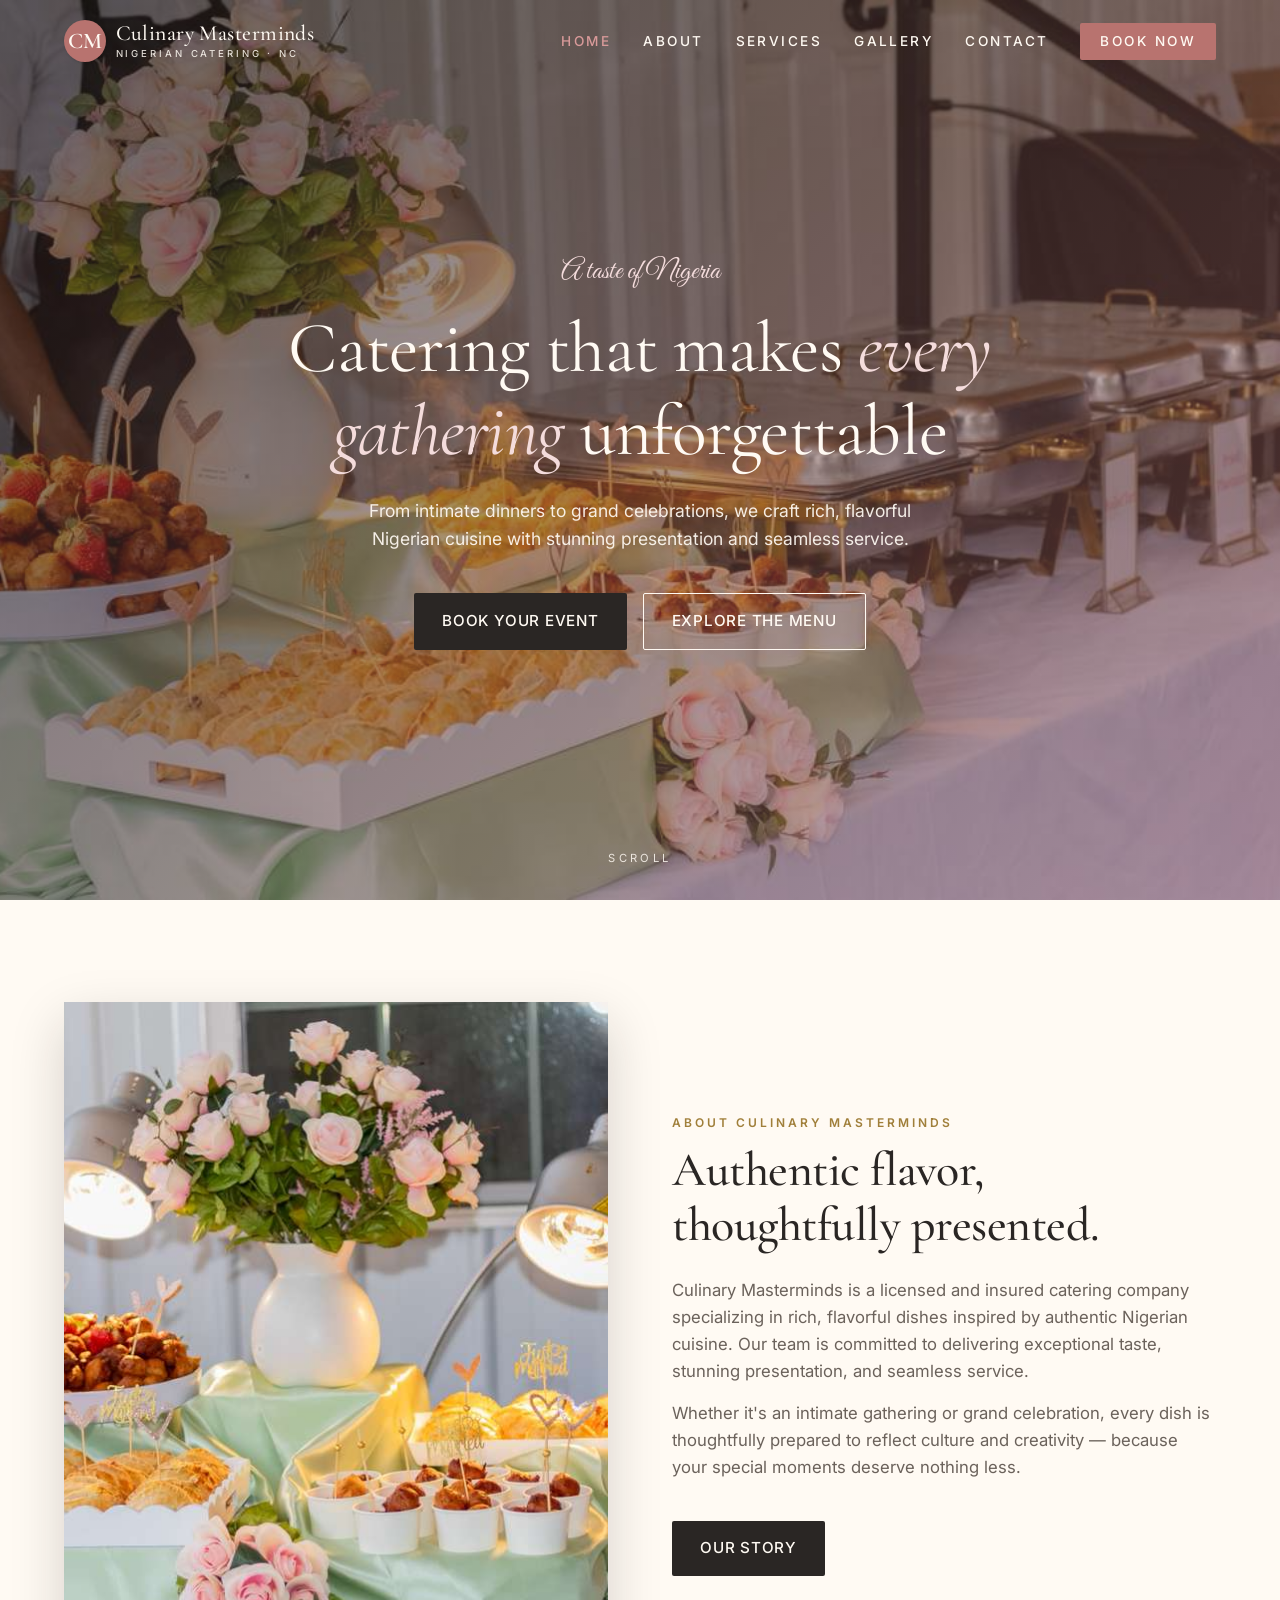
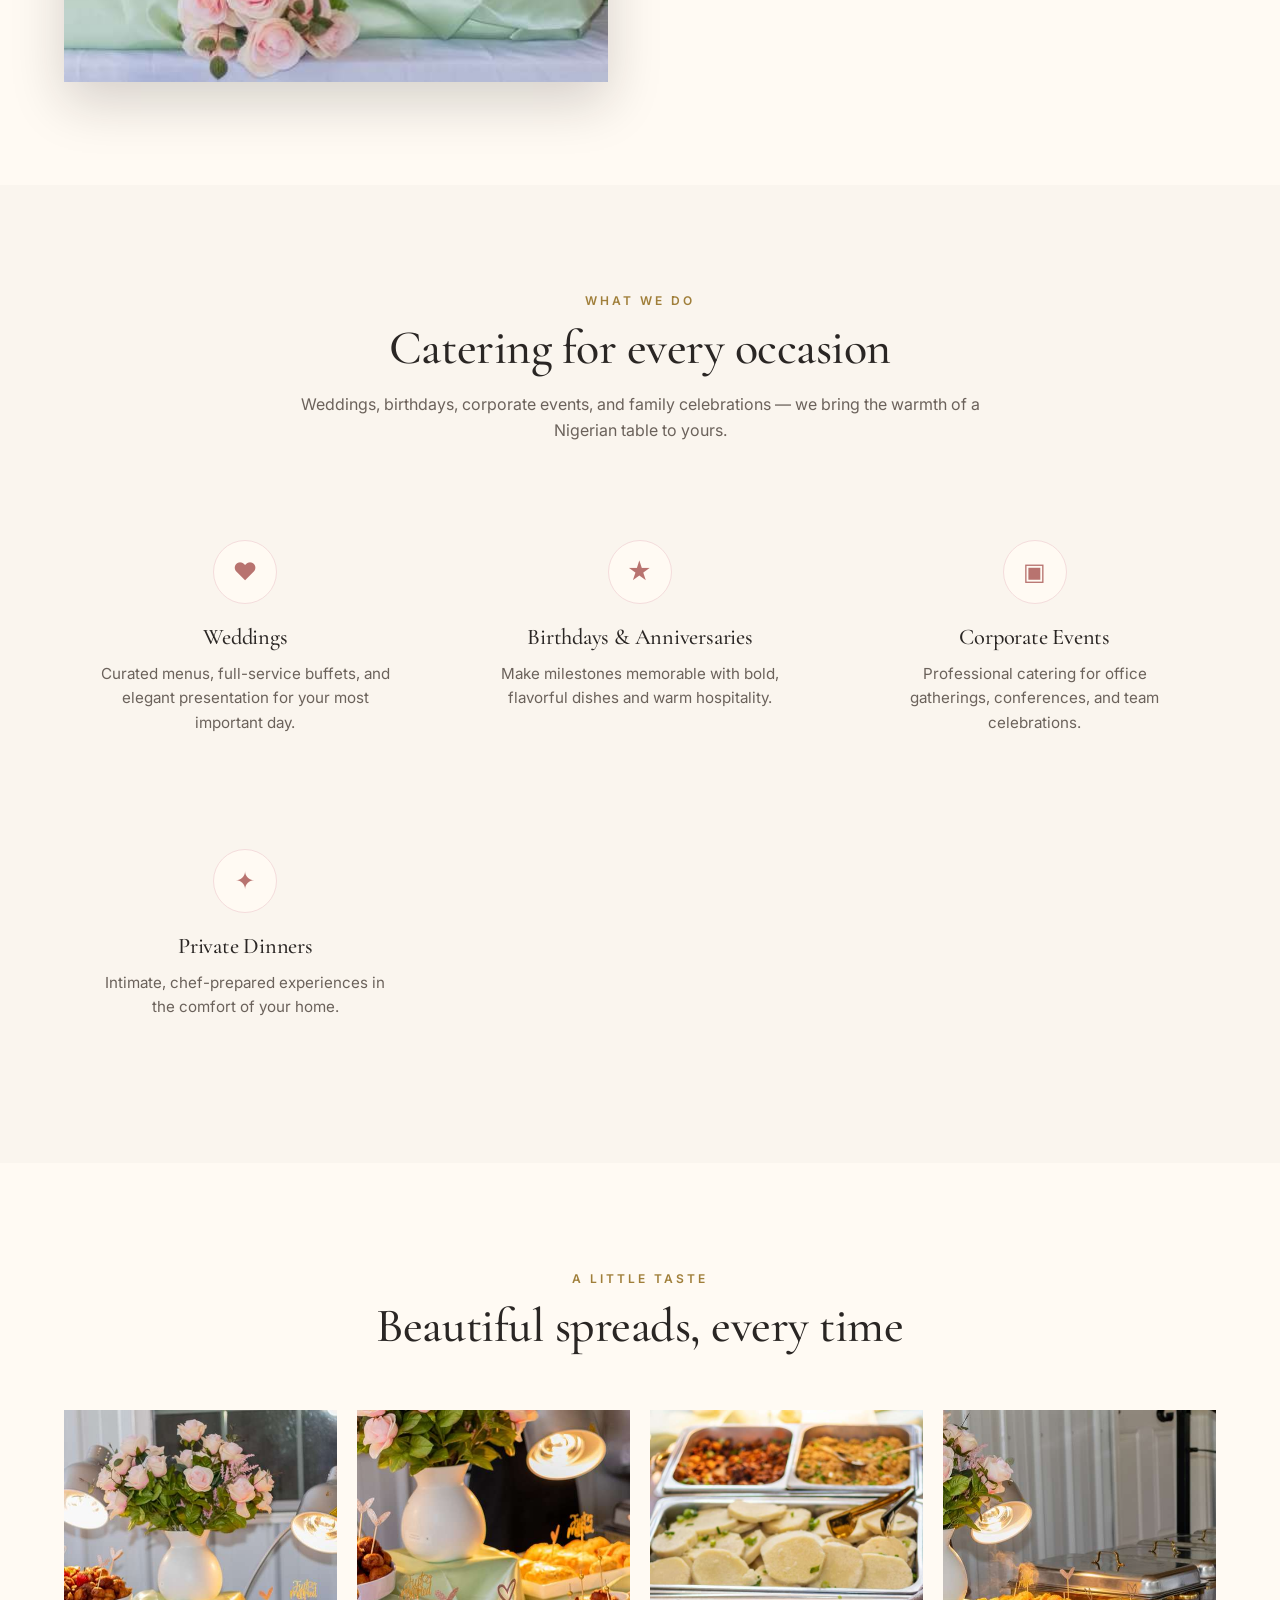
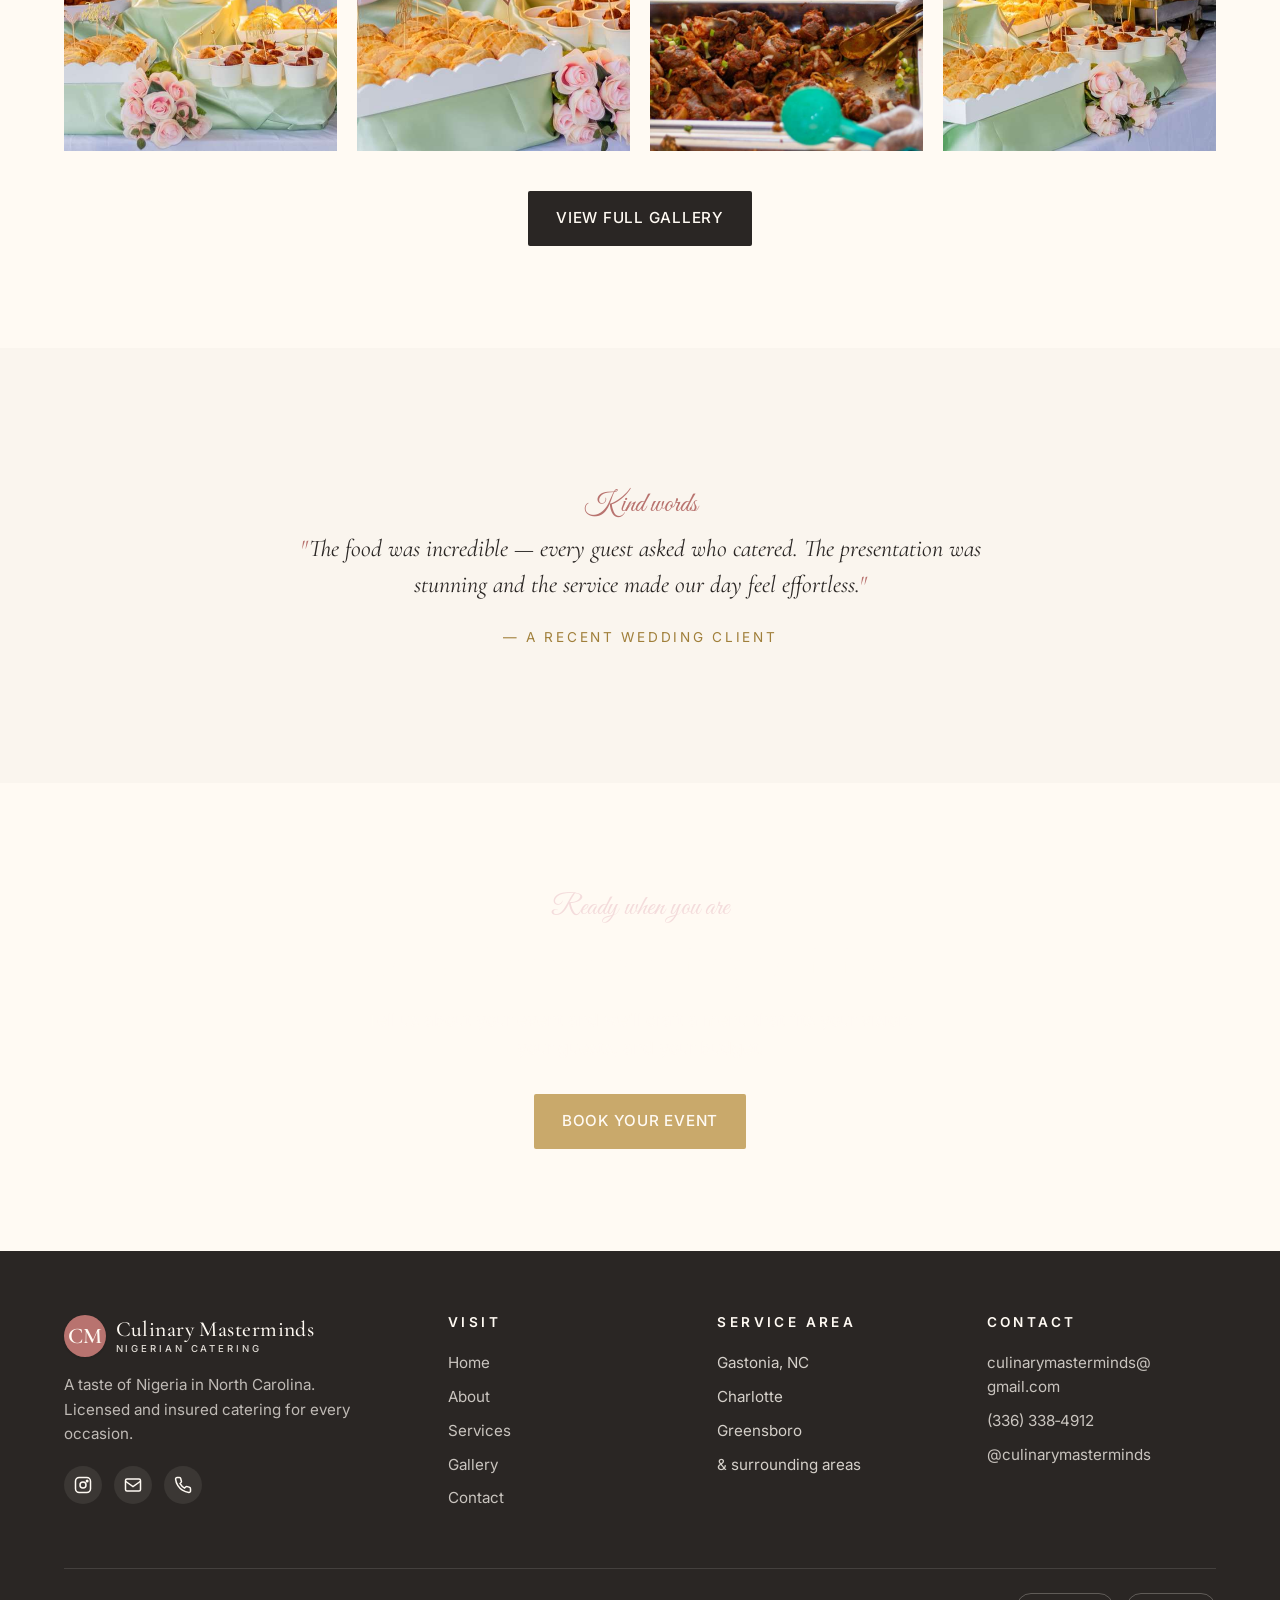
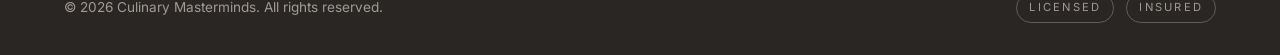
==== index.html @ 0394d176 "Initial site: home, about, services, gallery, contact, admin, Cloudflare functions" ====
<!DOCTYPE html>
<html lang="en">
<head>
<meta charset="UTF-8" />
<meta name="viewport" content="width=device-width, initial-scale=1.0" />
<title>Culinary Masterminds — Authentic Nigerian Catering · Gastonia, NC</title>
<meta name="description" content="A taste of Nigeria in North Carolina. Culinary Masterminds crafts rich, flavorful Nigerian cuisine for intimate gatherings and grand celebrations. Serving Gastonia, Charlotte, Greensboro, and surrounding areas." />
<meta name="theme-color" content="#b8736f" />

<meta property="og:title" content="Culinary Masterminds — Authentic Nigerian Catering" />
<meta property="og:description" content="Rich, flavorful Nigerian cuisine for every occasion. Licensed & insured. Serving the Carolinas." />
<meta property="og:image" content="/images/pic1.jpeg" />
<meta property="og:type" content="website" />

<link rel="icon" type="image/svg+xml" href="data:image/svg+xml,%3Csvg xmlns='http://www.w3.org/2000/svg' viewBox='0 0 100 100'%3E%3Ccircle cx='50' cy='50' r='48' fill='%23b8736f'/%3E%3Ctext x='50' y='66' font-family='Georgia,serif' font-size='52' fill='%23fffaf3' text-anchor='middle'%3ECM%3C/text%3E%3C/svg%3E" />

<link rel="preconnect" href="https://fonts.googleapis.com" />
<link rel="preconnect" href="https://fonts.gstatic.com" crossorigin />
<link href="https://fonts.googleapis.com/css2?family=Cormorant+Garamond:ital,wght@0,400;0,500;0,600;1,400;1,500&family=Great+Vibes&family=Inter:wght@400;500;600&display=swap" rel="stylesheet" />

<link rel="stylesheet" href="/css/styles.css" />
</head>
<body>

<!-- Header -->
<header class="site-header" id="siteHeader">
  <nav class="nav">
    <a href="/" class="brand">
      <span class="brand-mark">CM</span>
      <span class="brand-text">Culinary Masterminds<small>Nigerian Catering · NC</small></span>
    </a>
    <button class="menu-toggle" id="menuToggle" aria-label="Open menu"><span></span><span></span><span></span></button>
    <ul class="nav-links" id="navLinks">
      <li><a href="/" class="active">Home</a></li>
      <li><a href="/about.html">About</a></li>
      <li><a href="/services.html">Services</a></li>
      <li><a href="/gallery.html">Gallery</a></li>
      <li><a href="/contact.html">Contact</a></li>
      <li><a href="/contact.html#book" class="nav-cta">Book Now</a></li>
    </ul>
  </nav>
</header>

<!-- Hero -->
<section class="hero">
  <div class="hero-bg"></div>
  <div class="hero-content">
    <span class="eyebrow">A taste of Nigeria</span>
    <h1>Catering that makes <em>every gathering</em> unforgettable</h1>
    <p>From intimate dinners to grand celebrations, we craft rich, flavorful Nigerian cuisine with stunning presentation and seamless service.</p>
    <div class="hero-cta">
      <a href="/contact.html#book" class="btn btn-primary">Book your event</a>
      <a href="/services.html" class="btn btn-outline">Explore the menu</a>
    </div>
  </div>
  <div class="hero-scroll">Scroll</div>
</section>

<!-- About / Intro -->
<section id="intro">
  <div class="container">
    <div class="split">
      <div class="split-image reveal">
        <img src="/images/pic1.jpeg" alt="Culinary Masterminds chefs serving an elegant catered table" />
      </div>
      <div class="split-text reveal">
        <span class="section-label">About Culinary Masterminds</span>
        <h2>Authentic flavor, thoughtfully presented.</h2>
        <p>Culinary Masterminds is a licensed and insured catering company specializing in rich, flavorful dishes inspired by authentic Nigerian cuisine. Our team is committed to delivering exceptional taste, stunning presentation, and seamless service.</p>
        <p>Whether it's an intimate gathering or grand celebration, every dish is thoughtfully prepared to reflect culture and creativity — because your special moments deserve nothing less.</p>
        <a href="/about.html" class="btn btn-primary">Our story</a>
      </div>
    </div>
  </div>
</section>

<!-- Services -->
<section id="services" style="background: var(--cream);">
  <div class="container">
    <div class="section-head reveal">
      <span class="section-label">What we do</span>
      <h2>Catering for every occasion</h2>
      <p>Weddings, birthdays, corporate events, and family celebrations — we bring the warmth of a Nigerian table to yours.</p>
    </div>
    <div class="services-grid">
      <div class="service-card reveal">
        <div class="service-icon">♥</div>
        <h3>Weddings</h3>
        <p>Curated menus, full-service buffets, and elegant presentation for your most important day.</p>
      </div>
      <div class="service-card reveal">
        <div class="service-icon">★</div>
        <h3>Birthdays & Anniversaries</h3>
        <p>Make milestones memorable with bold, flavorful dishes and warm hospitality.</p>
      </div>
      <div class="service-card reveal">
        <div class="service-icon">▣</div>
        <h3>Corporate Events</h3>
        <p>Professional catering for office gatherings, conferences, and team celebrations.</p>
      </div>
      <div class="service-card reveal">
        <div class="service-icon">✦</div>
        <h3>Private Dinners</h3>
        <p>Intimate, chef-prepared experiences in the comfort of your home.</p>
      </div>
    </div>
  </div>
</section>

<!-- Gallery preview -->
<section id="gallery-preview">
  <div class="container">
    <div class="section-head reveal">
      <span class="section-label">A little taste</span>
      <h2>Beautiful spreads, every time</h2>
    </div>
    <div class="gallery-grid">
      <a class="gallery-item reveal" data-img="/images/pic1.jpeg"><img src="/images/pic1.jpeg" alt="Catered dessert table with floral centerpiece" /></a>
      <a class="gallery-item reveal" data-img="/images/pic2.jpeg"><img src="/images/pic2.jpeg" alt="Elegant Nigerian appetizer display" /></a>
      <a class="gallery-item reveal" data-img="/images/pic3.jpeg"><img src="/images/pic3.jpeg" alt="Buffet of jollof rice, peppered meat and pounded yam" /></a>
      <a class="gallery-item reveal" data-img="/images/pic5.jpeg"><img src="/images/pic5.jpeg" alt="Full catered buffet with chafing dishes" /></a>
    </div>
    <div style="text-align:center; margin-top:2.5rem;">
      <a href="/gallery.html" class="btn btn-primary">View full gallery</a>
    </div>
  </div>
</section>

<!-- Testimonial -->
<section class="testimonials">
  <div class="container">
    <div class="testimonial reveal">
      <span class="eyebrow">Kind words</span>
      <p class="testimonial-quote">The food was incredible — every guest asked who catered. The presentation was stunning and the service made our day feel effortless.</p>
      <div class="testimonial-author">— A Recent Wedding Client</div>
    </div>
  </div>
</section>

<!-- CTA -->
<section class="cta-banner">
  <div class="container">
    <span class="eyebrow" style="color: var(--rose-soft)">Ready when you are</span>
    <h2>Let's plan something delicious</h2>
    <p>Tell us about your event and we'll craft a menu that fits your vision, your guests, and your budget.</p>
    <a href="/contact.html#book" class="btn btn-gold">Book your event</a>
  </div>
</section>

<!-- Footer -->
<footer class="site-footer">
  <div class="container">
    <div class="footer-grid">
      <div class="footer-brand">
        <div class="brand">
          <span class="brand-mark">CM</span>
          <span class="brand-text">Culinary Masterminds<small>Nigerian Catering</small></span>
        </div>
        <p>A taste of Nigeria in North Carolina. Licensed and insured catering for every occasion.</p>
        <div class="social-row">
          <a href="https://www.instagram.com/culinarymasterminds" target="_blank" rel="noopener" aria-label="Instagram">
            <svg width="18" height="18" viewBox="0 0 24 24" fill="none" stroke="currentColor" stroke-width="2"><rect x="2" y="2" width="20" height="20" rx="5"/><circle cx="12" cy="12" r="4"/><circle cx="17.5" cy="6.5" r="1" fill="currentColor"/></svg>
          </a>
          <a href="mailto:culinarymasterminds@gmail.com" aria-label="Email">
            <svg width="18" height="18" viewBox="0 0 24 24" fill="none" stroke="currentColor" stroke-width="2"><rect x="2" y="4" width="20" height="16" rx="2"/><path d="M2 7l10 7 10-7"/></svg>
          </a>
          <a href="tel:+13363384912" aria-label="Phone">
            <svg width="18" height="18" viewBox="0 0 24 24" fill="none" stroke="currentColor" stroke-width="2"><path d="M22 16.92v3a2 2 0 0 1-2.18 2 19.86 19.86 0 0 1-8.63-3.07 19.5 19.5 0 0 1-6-6 19.86 19.86 0 0 1-3.07-8.67A2 2 0 0 1 4.11 2h3a2 2 0 0 1 2 1.72c.13.96.37 1.9.72 2.81a2 2 0 0 1-.45 2.11L8.09 10.05a16 16 0 0 0 6 6l1.41-1.41a2 2 0 0 1 2.11-.45c.91.35 1.85.59 2.81.72A2 2 0 0 1 22 16.92z"/></svg>
          </a>
        </div>
      </div>
      <div>
        <h4>Visit</h4>
        <ul>
          <li><a href="/">Home</a></li>
          <li><a href="/about.html">About</a></li>
          <li><a href="/services.html">Services</a></li>
          <li><a href="/gallery.html">Gallery</a></li>
          <li><a href="/contact.html">Contact</a></li>
        </ul>
      </div>
      <div>
        <h4>Service Area</h4>
        <ul>
          <li>Gastonia, NC</li>
          <li>Charlotte</li>
          <li>Greensboro</li>
          <li>& surrounding areas</li>
        </ul>
      </div>
      <div>
        <h4>Contact</h4>
        <ul>
          <li><a href="mailto:culinarymasterminds@gmail.com">culinarymasterminds@<br/>gmail.com</a></li>
          <li><a href="tel:+13363384912">(336) 338‑4912</a></li>
          <li><a href="https://www.instagram.com/culinarymasterminds" target="_blank" rel="noopener">@culinarymasterminds</a></li>
        </ul>
      </div>
    </div>
    <div class="footer-bottom">
      <div>© <span id="year"></span> Culinary Masterminds. All rights reserved.</div>
      <div class="footer-badges">
        <span class="footer-badge">Licensed</span>
        <span class="footer-badge">Insured</span>
      </div>
    </div>
  </div>
</footer>

<!-- Lightbox -->
<div class="lightbox" id="lightbox" role="dialog" aria-hidden="true">
  <button class="lightbox-close" id="lightboxClose" aria-label="Close">×</button>
  <img id="lightboxImg" src="" alt="" />
</div>

<script src="/js/main.js"></script>
</body>
</html>
---- css/styles.css ----
/* Culinary Masterminds — brand stylesheet */

:root {
  --rose: #d99a9a;
  --rose-deep: #b8736f;
  --rose-soft: #f4dcdc;
  --sage: #b9cdb0;
  --sage-deep: #7a9474;
  --cream: #faf5ee;
  --ivory: #fffaf3;
  --gold: #c9a96b;
  --gold-deep: #a07f3a;
  --charcoal: #2a2624;
  --ink: #1a1614;
  --muted: #6b625b;
  --line: #e8ddd0;

  --serif: "Cormorant Garamond", "Playfair Display", Georgia, serif;
  --sans: "Inter", -apple-system, BlinkMacSystemFont, "Segoe UI", Roboto, sans-serif;
  --script: "Great Vibes", "Pinyon Script", cursive;

  --container: 1200px;
  --shadow-sm: 0 1px 2px rgba(26,22,20,0.06), 0 1px 3px rgba(26,22,20,0.08);
  --shadow-md: 0 6px 20px rgba(26,22,20,0.10);
  --shadow-lg: 0 20px 50px rgba(26,22,20,0.18);
}

* { box-sizing: border-box; margin: 0; padding: 0; }

html { scroll-behavior: smooth; }

body {
  font-family: var(--sans);
  color: var(--ink);
  background: var(--ivory);
  line-height: 1.6;
  -webkit-font-smoothing: antialiased;
}

img { max-width: 100%; display: block; }

a { color: inherit; text-decoration: none; transition: color .2s ease; }
a:hover { color: var(--rose-deep); }

h1, h2, h3, h4 { font-family: var(--serif); font-weight: 500; line-height: 1.15; color: var(--charcoal); letter-spacing: -0.01em; }
h1 { font-size: clamp(2.5rem, 6vw, 4.5rem); }
h2 { font-size: clamp(2rem, 4vw, 3rem); }
h3 { font-size: clamp(1.5rem, 2.5vw, 2rem); }

p { color: var(--muted); }

.container { max-width: var(--container); margin: 0 auto; padding: 0 1.5rem; }

/* Eyebrow / script accent */
.eyebrow {
  font-family: var(--script);
  font-size: 1.75rem;
  color: var(--rose-deep);
  font-weight: 400;
  display: inline-block;
  margin-bottom: 0.25rem;
}

.section-label {
  font-family: var(--sans);
  text-transform: uppercase;
  letter-spacing: 0.25em;
  font-size: 0.75rem;
  font-weight: 600;
  color: var(--gold-deep);
  display: inline-block;
}

/* Buttons */
.btn {
  display: inline-flex;
  align-items: center;
  justify-content: center;
  gap: 0.5rem;
  padding: 0.95rem 1.75rem;
  font-family: var(--sans);
  font-weight: 500;
  font-size: 0.95rem;
  letter-spacing: 0.05em;
  text-transform: uppercase;
  border: none;
  cursor: pointer;
  transition: all .25s ease;
  border-radius: 2px;
}
.btn-primary {
  background: var(--charcoal);
  color: var(--ivory);
}
.btn-primary:hover {
  background: var(--rose-deep);
  color: var(--ivory);
  transform: translateY(-1px);
  box-shadow: var(--shadow-md);
}
.btn-outline {
  background: transparent;
  color: var(--ivory);
  border: 1px solid var(--ivory);
}
.btn-outline:hover { background: var(--ivory); color: var(--charcoal); }
.btn-gold {
  background: var(--gold);
  color: var(--ivory);
}
.btn-gold:hover { background: var(--gold-deep); color: var(--ivory); }

/* ───── Header / Nav ───── */
.site-header {
  position: fixed;
  top: 0; left: 0; right: 0;
  z-index: 100;
  background: rgba(255, 250, 243, 0.0);
  transition: background .3s ease, box-shadow .3s ease, padding .3s ease;
  padding: 1.25rem 0;
}
.site-header.scrolled {
  background: rgba(255, 250, 243, 0.97);
  box-shadow: var(--shadow-sm);
  padding: 0.75rem 0;
}
.nav {
  display: flex;
  align-items: center;
  justify-content: space-between;
  max-width: var(--container);
  margin: 0 auto;
  padding: 0 1.5rem;
}
.brand {
  display: flex;
  align-items: center;
  gap: 0.6rem;
  color: var(--ivory);
  transition: color .3s ease;
}
.site-header.scrolled .brand { color: var(--charcoal); }
.brand-mark {
  width: 42px; height: 42px;
  border-radius: 50%;
  background: var(--rose-deep);
  color: var(--ivory);
  display: flex; align-items: center; justify-content: center;
  font-family: var(--serif);
  font-size: 1.4rem;
  font-weight: 600;
  box-shadow: var(--shadow-sm);
}
.brand-text {
  font-family: var(--serif);
  font-size: 1.35rem;
  font-weight: 500;
  letter-spacing: 0.02em;
  line-height: 1;
}
.brand-text small {
  display: block;
  font-family: var(--sans);
  font-size: 0.6rem;
  letter-spacing: 0.3em;
  text-transform: uppercase;
  margin-top: 4px;
  opacity: 0.85;
}
.nav-links {
  display: flex;
  align-items: center;
  gap: 2rem;
  list-style: none;
}
.nav-links a {
  font-size: 0.85rem;
  text-transform: uppercase;
  letter-spacing: 0.18em;
  font-weight: 500;
  color: var(--ivory);
  transition: color .2s ease;
  position: relative;
}
.site-header.scrolled .nav-links a { color: var(--charcoal); }
.nav-links a:hover, .nav-links a.active { color: var(--rose); }
.site-header.scrolled .nav-links a:hover,
.site-header.scrolled .nav-links a.active { color: var(--rose-deep); }

.nav-cta {
  background: var(--rose-deep);
  color: var(--ivory) !important;
  padding: 0.65rem 1.25rem;
  border-radius: 2px;
}
.nav-cta:hover { background: var(--charcoal); }

.menu-toggle {
  display: none;
  background: none; border: none; cursor: pointer;
  width: 32px; height: 32px;
  flex-direction: column;
  justify-content: center;
  gap: 5px;
  color: var(--ivory);
}
.site-header.scrolled .menu-toggle { color: var(--charcoal); }
.menu-toggle span {
  display: block;
  width: 24px; height: 2px;
  background: currentColor;
  transition: transform .3s ease, opacity .3s ease;
}

@media (max-width: 880px) {
  .nav-links {
    position: fixed;
    top: 0; right: -100%;
    height: 100vh; width: min(320px, 80vw);
    background: var(--ivory);
    flex-direction: column;
    align-items: flex-start;
    padding: 6rem 2rem 2rem;
    gap: 1.5rem;
    transition: right .35s ease;
    box-shadow: var(--shadow-lg);
  }
  .nav-links.open { right: 0; }
  .nav-links a { color: var(--charcoal) !important; font-size: 1rem; }
  .menu-toggle { display: flex; }
  .menu-toggle.open span:nth-child(1) { transform: translateY(7px) rotate(45deg); }
  .menu-toggle.open span:nth-child(2) { opacity: 0; }
  .menu-toggle.open span:nth-child(3) { transform: translateY(-7px) rotate(-45deg); }
}

/* ───── Hero ───── */
.hero {
  min-height: 100vh;
  position: relative;
  display: flex;
  align-items: center;
  color: var(--ivory);
  overflow: hidden;
}
.hero-bg {
  position: absolute; inset: 0;
  background-size: cover;
  background-position: center;
  background-image: linear-gradient(135deg, rgba(26,22,20,0.6) 0%, rgba(184,115,111,0.45) 100%), url('../images/pic5.jpeg');
  z-index: 0;
}
.hero-content {
  position: relative; z-index: 1;
  max-width: 760px;
  padding: 0 1.5rem;
  margin: 0 auto;
  text-align: center;
}
.hero h1 {
  color: var(--ivory);
  margin: 0.5rem 0 1.5rem;
  font-weight: 400;
}
.hero h1 em {
  font-style: italic;
  color: var(--rose-soft);
}
.hero p {
  color: rgba(255, 250, 243, 0.92);
  font-size: 1.1rem;
  max-width: 580px;
  margin: 0 auto 2.5rem;
}
.hero .eyebrow { color: var(--rose-soft); }
.hero-cta { display: inline-flex; gap: 1rem; flex-wrap: wrap; justify-content: center; }
.hero-scroll {
  position: absolute; bottom: 2rem; left: 50%;
  transform: translateX(-50%);
  color: var(--ivory);
  font-size: 0.7rem;
  letter-spacing: 0.3em;
  text-transform: uppercase;
  opacity: 0.85;
  z-index: 1;
  animation: bob 2.4s ease-in-out infinite;
}
@keyframes bob { 0%,100% { transform: translate(-50%, 0); } 50% { transform: translate(-50%, 8px); } }

/* Page hero (smaller, for inner pages) */
.page-hero {
  min-height: 55vh;
  position: relative;
  display: flex; align-items: center; justify-content: center;
  color: var(--ivory);
  text-align: center;
  padding: 8rem 1.5rem 4rem;
}
.page-hero .hero-bg { z-index: 0; }
.page-hero-inner { position: relative; z-index: 1; max-width: 720px; }
.page-hero h1 { color: var(--ivory); }
.page-hero p { color: rgba(255, 250, 243, 0.9); margin-top: 0.75rem; }

/* ───── Sections ───── */
section { padding: clamp(4rem, 8vw, 7rem) 0; }

.section-head { text-align: center; max-width: 700px; margin: 0 auto 3.5rem; }
.section-head h2 { margin: 0.5rem 0 1rem; }
.section-head .divider {
  display: inline-block;
  width: 60px; height: 1px;
  background: var(--gold);
  margin: 0 0.75rem;
  vertical-align: middle;
}

/* Intro / About */
.split {
  display: grid;
  grid-template-columns: 1fr 1fr;
  gap: clamp(2rem, 5vw, 5rem);
  align-items: center;
}
@media (max-width: 880px) { .split { grid-template-columns: 1fr; } }

.split-image {
  position: relative;
  aspect-ratio: 4/5;
  overflow: hidden;
  box-shadow: var(--shadow-lg);
}
.split-image img { width: 100%; height: 100%; object-fit: cover; }
.split-image::after {
  content: "";
  position: absolute;
  top: 1.5rem; left: 1.5rem;
  right: -1.5rem; bottom: -1.5rem;
  border: 1px solid var(--gold);
  z-index: -1;
}

.split-text h2 { margin: 0.5rem 0 1.5rem; }
.split-text p { margin-bottom: 1rem; font-size: 1.05rem; }
.split-text .btn { margin-top: 1.5rem; }

/* Services grid */
.services-grid {
  display: grid;
  grid-template-columns: repeat(auto-fit, minmax(280px, 1fr));
  gap: 2rem;
}
.service-card {
  background: var(--cream);
  padding: 2.5rem 2rem;
  text-align: center;
  border: 1px solid transparent;
  transition: all .3s ease;
  position: relative;
}
.service-card:hover {
  border-color: var(--rose);
  transform: translateY(-4px);
  box-shadow: var(--shadow-md);
}
.service-icon {
  width: 64px; height: 64px;
  margin: 0 auto 1.25rem;
  background: var(--ivory);
  border-radius: 50%;
  display: flex; align-items: center; justify-content: center;
  color: var(--rose-deep);
  font-size: 1.5rem;
  border: 1px solid var(--rose-soft);
}
.service-card h3 { font-size: 1.4rem; margin-bottom: 0.75rem; }
.service-card p { font-size: 0.95rem; }

/* Gallery */
.gallery-grid {
  display: grid;
  grid-template-columns: repeat(auto-fit, minmax(250px, 1fr));
  gap: 1.25rem;
}
.gallery-item {
  position: relative;
  overflow: hidden;
  aspect-ratio: 4/5;
  cursor: pointer;
}
.gallery-item img {
  width: 100%; height: 100%; object-fit: cover;
  transition: transform .6s ease;
}
.gallery-item:hover img { transform: scale(1.06); }
.gallery-item::after {
  content: "";
  position: absolute; inset: 0;
  background: linear-gradient(180deg, rgba(0,0,0,0) 50%, rgba(26,22,20,0.5) 100%);
  opacity: 0;
  transition: opacity .3s ease;
}
.gallery-item:hover::after { opacity: 1; }

/* Menu list */
.menu-categories {
  display: grid;
  grid-template-columns: repeat(auto-fit, minmax(320px, 1fr));
  gap: 3rem;
  margin-top: 2rem;
}
.menu-category h3 {
  font-size: 1.6rem;
  text-align: center;
  padding-bottom: 1rem;
  margin-bottom: 1.5rem;
  border-bottom: 1px solid var(--line);
  position: relative;
}
.menu-category h3::after {
  content: "✦";
  color: var(--gold);
  position: absolute;
  bottom: -10px; left: 50%;
  transform: translateX(-50%);
  background: var(--ivory);
  padding: 0 0.75rem;
  font-size: 0.8rem;
}
.menu-item {
  display: flex;
  justify-content: space-between;
  gap: 1rem;
  padding: 0.75rem 0;
  border-bottom: 1px dashed var(--line);
}
.menu-item:last-child { border-bottom: none; }
.menu-item-name {
  font-family: var(--serif);
  color: var(--charcoal);
  font-size: 1.1rem;
}
.menu-item p { font-size: 0.85rem; margin-top: 0.15rem; }

/* CTA banner */
.cta-banner {
  background-image: linear-gradient(rgba(26,22,20,0.78), rgba(184,115,111,0.55)), url('../images/pic1.jpeg');
  background-size: cover;
  background-position: center;
  background-attachment: fixed;
  color: var(--ivory);
  text-align: center;
}
.cta-banner h2 { color: var(--ivory); }
.cta-banner p { color: rgba(255,250,243,0.92); margin: 1rem auto 2rem; max-width: 580px; font-size: 1.1rem; }

/* Testimonials */
.testimonials {
  background: var(--cream);
  text-align: center;
}
.testimonial {
  max-width: 720px;
  margin: 0 auto;
  padding: 2rem 1rem;
}
.testimonial-quote {
  font-family: var(--serif);
  font-style: italic;
  font-size: 1.5rem;
  color: var(--charcoal);
  line-height: 1.5;
  margin-bottom: 1.5rem;
}
.testimonial-quote::before, .testimonial-quote::after { content: '"'; color: var(--rose-deep); }
.testimonial-author {
  font-family: var(--sans);
  font-size: 0.85rem;
  letter-spacing: 0.2em;
  text-transform: uppercase;
  color: var(--gold-deep);
}

/* Forms */
.form-grid {
  display: grid;
  grid-template-columns: 1fr 1fr;
  gap: 1.25rem;
}
@media (max-width: 640px) { .form-grid { grid-template-columns: 1fr; } }
.form-grid .full { grid-column: 1 / -1; }

.field { display: flex; flex-direction: column; }
.field label {
  font-size: 0.75rem;
  letter-spacing: 0.2em;
  text-transform: uppercase;
  color: var(--gold-deep);
  margin-bottom: 0.5rem;
  font-weight: 600;
}
.field input, .field select, .field textarea {
  background: var(--cream);
  border: 1px solid var(--line);
  padding: 0.85rem 1rem;
  font-family: var(--sans);
  font-size: 1rem;
  color: var(--ink);
  border-radius: 2px;
  transition: border-color .2s ease, background .2s ease;
}
.field input:focus, .field select:focus, .field textarea:focus {
  outline: none;
  border-color: var(--rose-deep);
  background: var(--ivory);
}
.field textarea { min-height: 120px; resize: vertical; }

.form-status {
  margin-top: 1.25rem;
  padding: 1rem 1.25rem;
  border-radius: 2px;
  font-size: 0.95rem;
  display: none;
}
.form-status.success { display: block; background: #e8f3e0; color: #4a6b3c; border: 1px solid #c5dfb6; }
.form-status.error { display: block; background: #f7e0e0; color: #8b3a36; border: 1px solid #e8c4c1; }
.form-status.info { display: block; background: #e8eef5; color: #3d5778; border: 1px solid #c4d2e3; }

/* Contact info layout */
.contact-grid {
  display: grid;
  grid-template-columns: 1fr 1.4fr;
  gap: clamp(2rem, 5vw, 4rem);
}
@media (max-width: 880px) { .contact-grid { grid-template-columns: 1fr; } }

.contact-info {
  background: var(--cream);
  padding: clamp(2rem, 4vw, 3rem);
}
.contact-info h3 { margin-bottom: 1.5rem; }
.contact-row {
  display: flex;
  align-items: flex-start;
  gap: 1rem;
  padding: 1.25rem 0;
  border-bottom: 1px solid var(--line);
}
.contact-row:last-child { border-bottom: none; }
.contact-row .ico {
  flex-shrink: 0;
  width: 38px; height: 38px;
  background: var(--ivory);
  color: var(--rose-deep);
  border-radius: 50%;
  display: flex; align-items: center; justify-content: center;
}
.contact-row .lbl {
  font-size: 0.7rem;
  letter-spacing: 0.2em;
  text-transform: uppercase;
  color: var(--gold-deep);
  font-weight: 600;
}
.contact-row .val { color: var(--charcoal); margin-top: 0.15rem; }
.contact-row a.val:hover { color: var(--rose-deep); }

/* Footer */
.site-footer {
  background: var(--charcoal);
  color: rgba(255,250,243,0.8);
  padding: 4rem 0 2rem;
}
.footer-grid {
  display: grid;
  grid-template-columns: 1.5fr 1fr 1fr 1fr;
  gap: 2.5rem;
  margin-bottom: 3rem;
}
@media (max-width: 720px) { .footer-grid { grid-template-columns: 1fr 1fr; } }
@media (max-width: 480px) { .footer-grid { grid-template-columns: 1fr; } }

.site-footer h4 {
  color: var(--ivory);
  font-size: 0.85rem;
  letter-spacing: 0.25em;
  text-transform: uppercase;
  margin-bottom: 1.25rem;
  font-family: var(--sans);
  font-weight: 600;
}
.site-footer ul { list-style: none; }
.site-footer ul li { margin-bottom: 0.6rem; font-size: 0.95rem; }
.site-footer a { color: rgba(255,250,243,0.75); }
.site-footer a:hover { color: var(--rose-soft); }

.footer-brand .brand-mark { background: var(--rose-deep); }
.footer-brand .brand-text { color: var(--ivory); }
.footer-brand p { color: rgba(255,250,243,0.7); margin-top: 1rem; font-size: 0.95rem; max-width: 320px; }

.social-row { display: flex; gap: 0.75rem; margin-top: 1.25rem; }
.social-row a {
  width: 38px; height: 38px;
  background: rgba(255,250,243,0.08);
  border-radius: 50%;
  display: flex; align-items: center; justify-content: center;
  color: var(--ivory);
  transition: background .2s ease, transform .2s ease;
}
.social-row a:hover { background: var(--rose-deep); transform: translateY(-2px); }

.footer-bottom {
  border-top: 1px solid rgba(255,250,243,0.12);
  padding-top: 1.5rem;
  display: flex;
  justify-content: space-between;
  align-items: center;
  font-size: 0.85rem;
  color: rgba(255,250,243,0.55);
  flex-wrap: wrap;
  gap: 1rem;
}
.footer-badges { display: flex; gap: 0.75rem; align-items: center; }
.footer-badge {
  font-size: 0.7rem;
  letter-spacing: 0.2em;
  text-transform: uppercase;
  padding: 0.3rem 0.75rem;
  border: 1px solid rgba(255,250,243,0.25);
  border-radius: 999px;
}

/* Reveal-on-scroll */
.reveal { opacity: 0; transform: translateY(20px); transition: opacity .8s ease, transform .8s ease; }
.reveal.visible { opacity: 1; transform: translateY(0); }

/* Lightbox */
.lightbox {
  position: fixed; inset: 0;
  background: rgba(26,22,20,0.92);
  z-index: 200;
  display: none;
  align-items: center;
  justify-content: center;
  padding: 2rem;
}
.lightbox.open { display: flex; }
.lightbox img { max-width: 90vw; max-height: 85vh; object-fit: contain; box-shadow: var(--shadow-lg); }
.lightbox-close {
  position: absolute; top: 1.5rem; right: 1.5rem;
  background: none; border: none; color: var(--ivory);
  font-size: 2rem; cursor: pointer;
  width: 44px; height: 44px;
  display: flex; align-items: center; justify-content: center;
}

/* Admin */
.admin-shell {
  min-height: 100vh;
  background: var(--cream);
  display: flex;
  flex-direction: column;
}
.admin-header {
  background: var(--charcoal);
  color: var(--ivory);
  padding: 1rem 2rem;
  display: flex;
  justify-content: space-between;
  align-items: center;
}
.admin-header h1 {
  color: var(--ivory);
  font-size: 1.4rem;
  margin: 0;
}
.admin-header button {
  background: transparent;
  color: var(--ivory);
  border: 1px solid rgba(255,250,243,0.3);
  padding: 0.5rem 1rem;
  cursor: pointer;
  font-size: 0.85rem;
  letter-spacing: 0.1em;
  text-transform: uppercase;
  border-radius: 2px;
}
.admin-header button:hover { background: var(--rose-deep); border-color: var(--rose-deep); }

.admin-main { padding: 2rem; flex: 1; }
.admin-card {
  background: var(--ivory);
  padding: 2rem;
  box-shadow: var(--shadow-sm);
  margin-bottom: 1.5rem;
  border-radius: 4px;
}
.admin-card h2 { font-size: 1.5rem; margin-bottom: 1rem; }

.admin-stats {
  display: grid;
  grid-template-columns: repeat(auto-fit, minmax(200px, 1fr));
  gap: 1.25rem;
  margin-bottom: 2rem;
}
.stat {
  background: var(--ivory);
  padding: 1.5rem;
  border-radius: 4px;
  border-left: 4px solid var(--rose-deep);
  box-shadow: var(--shadow-sm);
}
.stat .label {
  font-size: 0.7rem;
  letter-spacing: 0.2em;
  text-transform: uppercase;
  color: var(--muted);
  margin-bottom: 0.5rem;
}
.stat .value {
  font-family: var(--serif);
  font-size: 2.25rem;
  color: var(--charcoal);
  line-height: 1;
}

.admin-table {
  width: 100%;
  border-collapse: collapse;
  font-size: 0.95rem;
}
.admin-table th {
  text-align: left;
  padding: 0.75rem 1rem;
  background: var(--cream);
  font-size: 0.75rem;
  letter-spacing: 0.15em;
  text-transform: uppercase;
  color: var(--gold-deep);
  border-bottom: 2px solid var(--line);
}
.admin-table td {
  padding: 1rem;
  border-bottom: 1px solid var(--line);
  vertical-align: top;
}
.admin-table tr:hover td { background: var(--cream); }

.badge {
  display: inline-block;
  padding: 0.2rem 0.6rem;
  font-size: 0.7rem;
  letter-spacing: 0.1em;
  text-transform: uppercase;
  border-radius: 999px;
  font-weight: 600;
}
.badge-new { background: #fce7d8; color: #b65a1f; }
.badge-contacted { background: #e8eef5; color: #3d5778; }
.badge-confirmed { background: #e8f3e0; color: #4a6b3c; }
.badge-archived { background: #ebe5dd; color: #6b625b; }

.admin-actions { display: flex; gap: 0.5rem; }
.admin-actions select {
  background: var(--ivory);
  border: 1px solid var(--line);
  padding: 0.4rem 0.6rem;
  font-size: 0.85rem;
  border-radius: 2px;
}
.admin-actions button {
  background: var(--charcoal);
  color: var(--ivory);
  border: none;
  padding: 0.4rem 0.85rem;
  cursor: pointer;
  font-size: 0.8rem;
  border-radius: 2px;
}
.admin-actions button:hover { background: var(--rose-deep); }

.admin-login {
  min-height: 100vh;
  display: flex; align-items: center; justify-content: center;
  background: var(--charcoal);
  padding: 2rem;
}
.admin-login-card {
  background: var(--ivory);
  padding: clamp(2rem, 5vw, 3rem);
  width: 100%;
  max-width: 420px;
  text-align: center;
  border-radius: 4px;
  box-shadow: var(--shadow-lg);
}
.admin-login-card .brand-mark { margin: 0 auto 1rem; width: 56px; height: 56px; font-size: 1.8rem; }
.admin-login-card h1 { font-size: 1.6rem; margin-bottom: 0.25rem; }
.admin-login-card p { font-size: 0.9rem; margin-bottom: 1.5rem; }
.admin-login-card .field { text-align: left; margin-bottom: 1rem; }
.admin-login-card .btn { width: 100%; }

.empty-state {
  text-align: center;
  padding: 3rem 1rem;
  color: var(--muted);
}
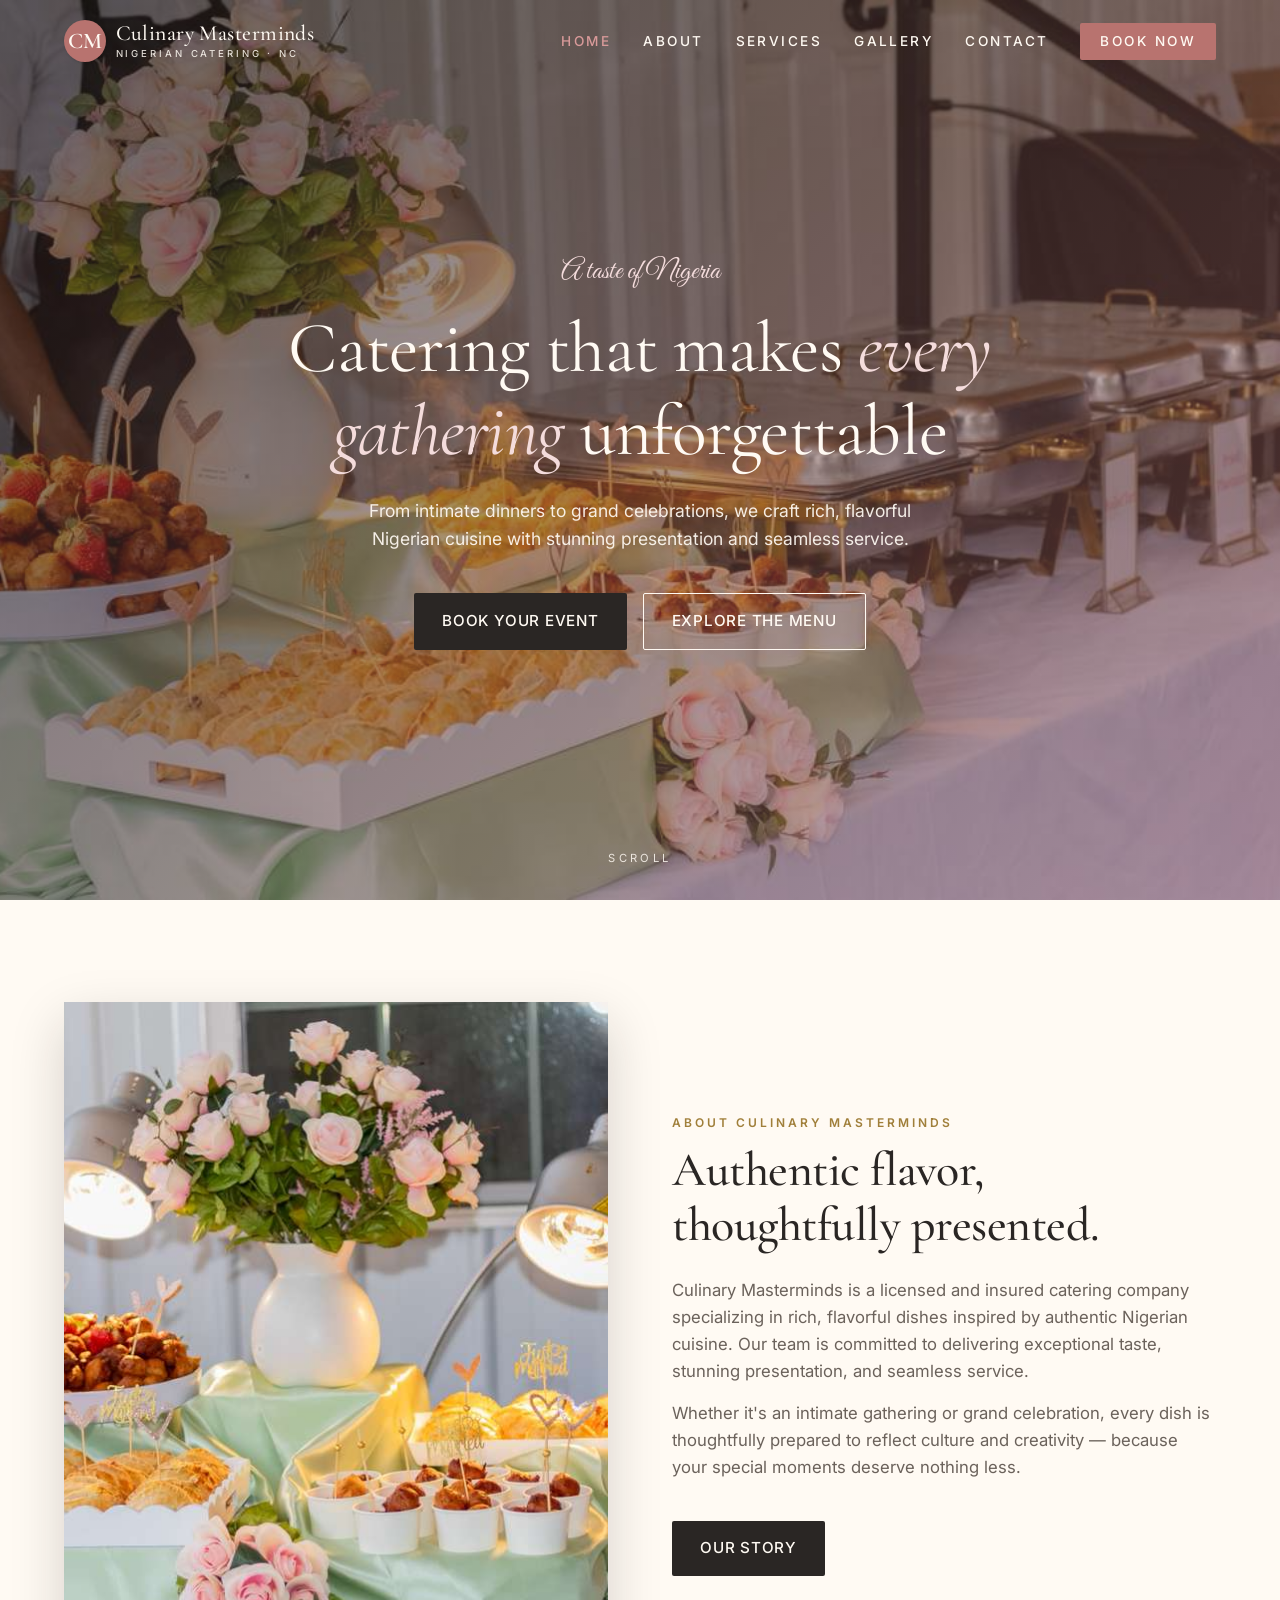
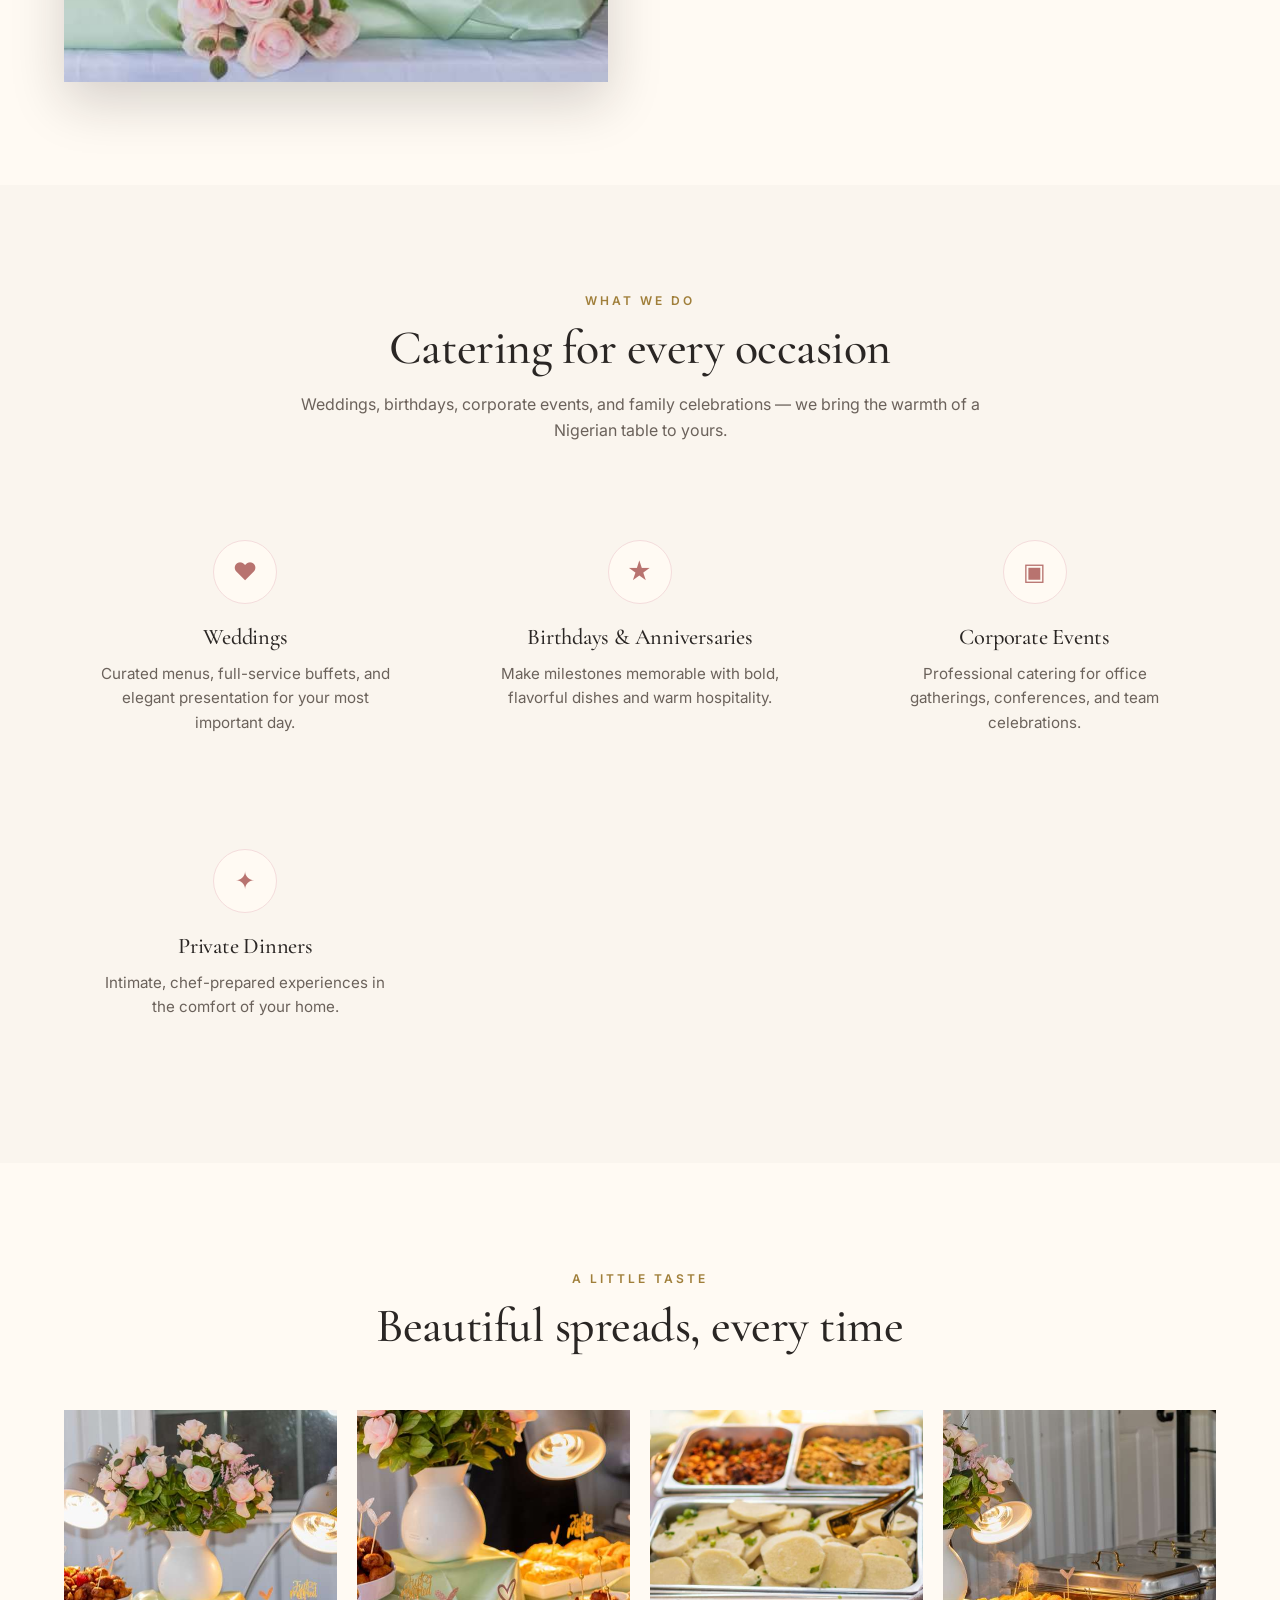
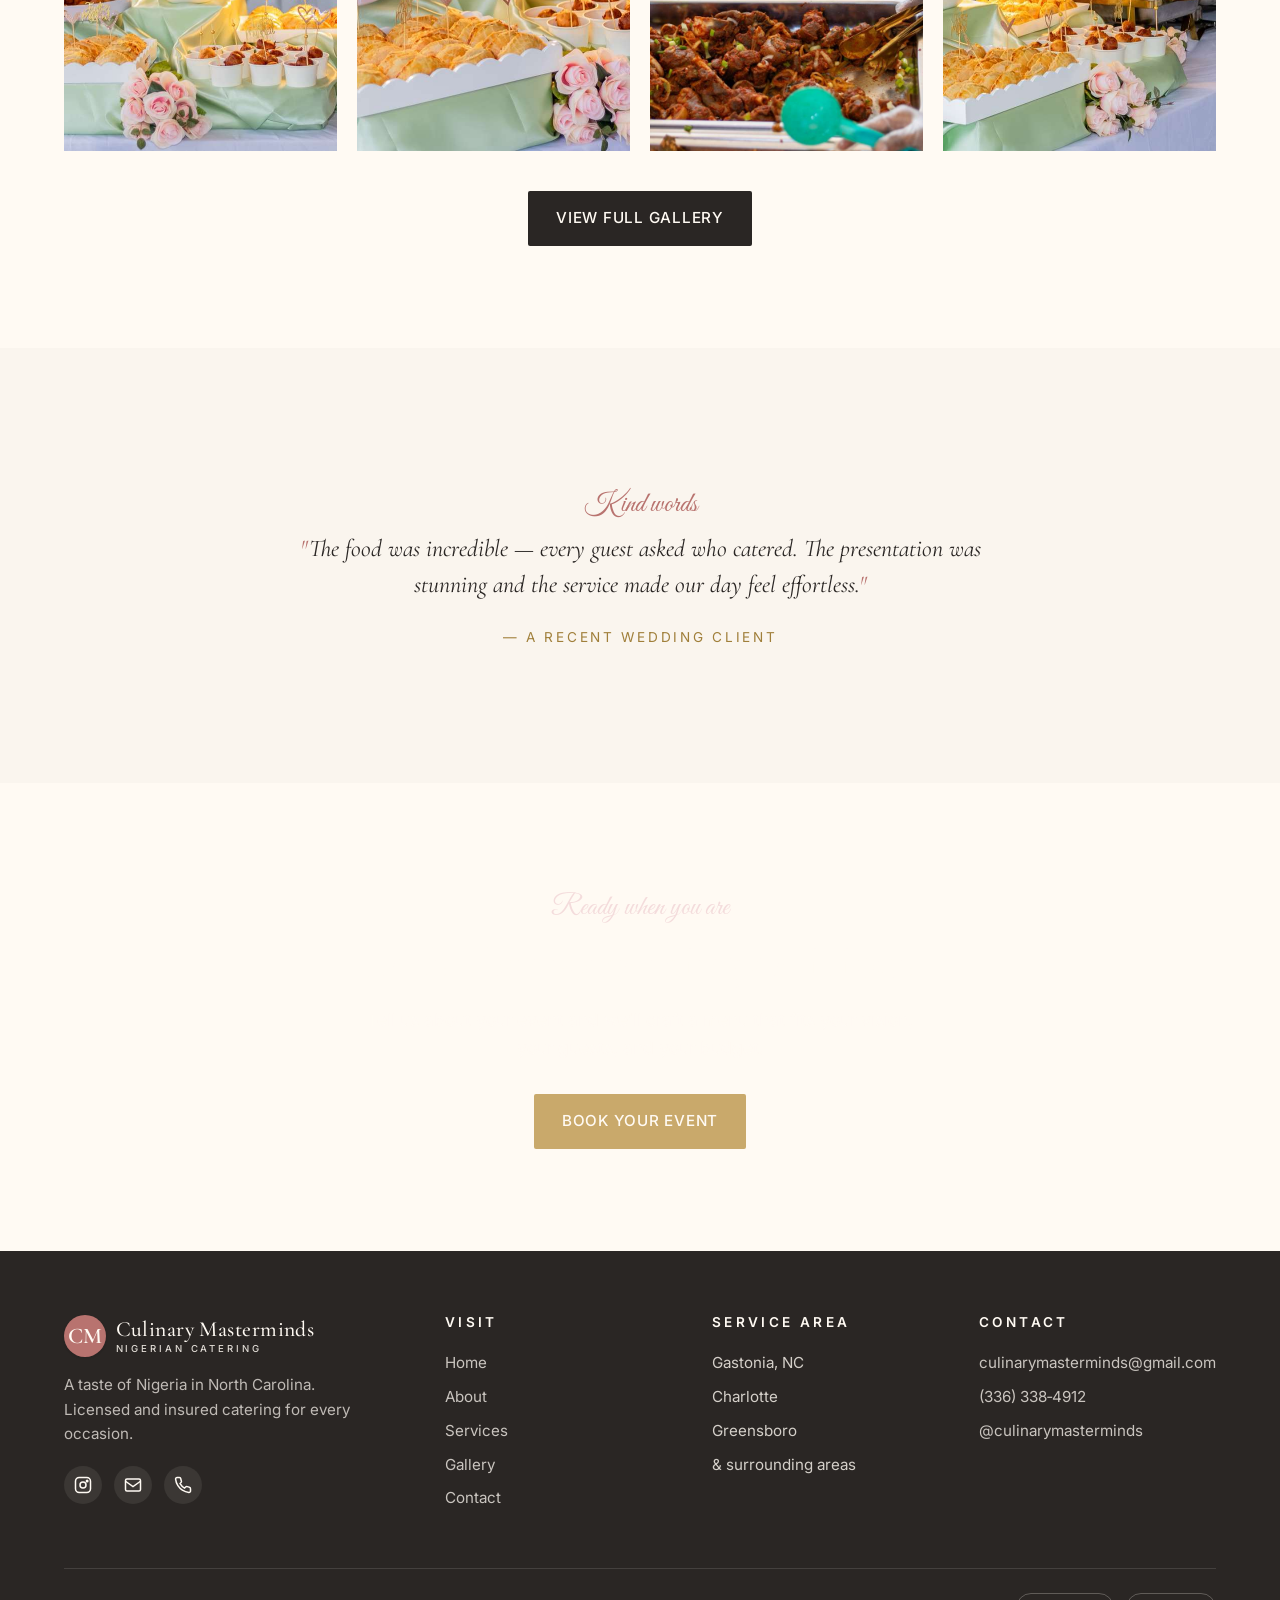
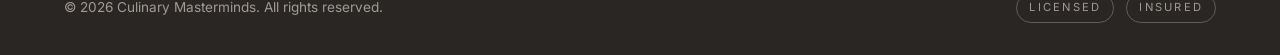
==== commit bed79ec2: "CMS Phase 1: editable settings, page text, and testimonials - Adds D1 tables: settings, content, tes" ====
--- a/index.html
+++ b/index.html
@@ -45,9 +45,9 @@
 <section class="hero">
   <div class="hero-bg"></div>
   <div class="hero-content">
-    <span class="eyebrow">A taste of Nigeria</span>
-    <h1>Catering that makes <em>every gathering</em> unforgettable</h1>
-    <p>From intimate dinners to grand celebrations, we craft rich, flavorful Nigerian cuisine with stunning presentation and seamless service.</p>
+    <span class="eyebrow" data-cm="home.hero_eyebrow">A taste of Nigeria</span>
+    <h1 data-cm-html="home.hero_title">Catering that makes <em>every gathering</em> unforgettable</h1>
+    <p data-cm="home.hero_subtitle">From intimate dinners to grand celebrations, we craft rich, flavorful Nigerian cuisine with stunning presentation and seamless service.</p>
     <div class="hero-cta">
       <a href="/contact.html#book" class="btn btn-primary">Book your event</a>
       <a href="/services.html" class="btn btn-outline">Explore the menu</a>
@@ -64,10 +64,10 @@
         <img src="/images/pic1.jpeg" alt="Culinary Masterminds chefs serving an elegant catered table" />
       </div>
       <div class="split-text reveal">
-        <span class="section-label">About Culinary Masterminds</span>
-        <h2>Authentic flavor, thoughtfully presented.</h2>
-        <p>Culinary Masterminds is a licensed and insured catering company specializing in rich, flavorful dishes inspired by authentic Nigerian cuisine. Our team is committed to delivering exceptional taste, stunning presentation, and seamless service.</p>
-        <p>Whether it's an intimate gathering or grand celebration, every dish is thoughtfully prepared to reflect culture and creativity — because your special moments deserve nothing less.</p>
+        <span class="section-label" data-cm="home.intro_eyebrow">About Culinary Masterminds</span>
+        <h2 data-cm="home.intro_title">Authentic flavor, thoughtfully presented.</h2>
+        <p data-cm="home.intro_body_1">Culinary Masterminds is a licensed and insured catering company specializing in rich, flavorful dishes inspired by authentic Nigerian cuisine. Our team is committed to delivering exceptional taste, stunning presentation, and seamless service.</p>
+        <p data-cm="home.intro_body_2">Whether it's an intimate gathering or grand celebration, every dish is thoughtfully prepared to reflect culture and creativity — because your special moments deserve nothing less.</p>
         <a href="/about.html" class="btn btn-primary">Our story</a>
       </div>
     </div>
@@ -129,10 +129,10 @@
 <!-- Testimonial -->
 <section class="testimonials">
   <div class="container">
-    <div class="testimonial reveal">
+    <div class="testimonial reveal" data-cm-testimonials>
       <span class="eyebrow">Kind words</span>
-      <p class="testimonial-quote">The food was incredible — every guest asked who catered. The presentation was stunning and the service made our day feel effortless.</p>
-      <div class="testimonial-author">— A Recent Wedding Client</div>
+      <p class="testimonial-quote" data-cm-testimonial-quote>The food was incredible — every guest asked who catered. The presentation was stunning and the service made our day feel effortless.</p>
+      <div class="testimonial-author" data-cm-testimonial-author>— A Recent Wedding Client</div>
     </div>
   </div>
 </section>
@@ -141,8 +141,8 @@
 <section class="cta-banner">
   <div class="container">
     <span class="eyebrow" style="color: var(--rose-soft)">Ready when you are</span>
-    <h2>Let's plan something delicious</h2>
-    <p>Tell us about your event and we'll craft a menu that fits your vision, your guests, and your budget.</p>
+    <h2 data-cm="home.cta_title">Let's plan something delicious</h2>
+    <p data-cm="home.cta_body">Tell us about your event and we'll craft a menu that fits your vision, your guests, and your budget.</p>
     <a href="/contact.html#book" class="btn btn-gold">Book your event</a>
   </div>
 </section>
@@ -156,15 +156,15 @@
           <span class="brand-mark">CM</span>
           <span class="brand-text">Culinary Masterminds<small>Nigerian Catering</small></span>
         </div>
-        <p>A taste of Nigeria in North Carolina. Licensed and insured catering for every occasion.</p>
+        <p data-cm="business_tagline">A taste of Nigeria in North Carolina. Licensed and insured catering for every occasion.</p>
         <div class="social-row">
-          <a href="https://www.instagram.com/culinarymasterminds" target="_blank" rel="noopener" aria-label="Instagram">
+          <a data-cm-href="business_instagram_url" href="https://www.instagram.com/culinarymasterminds" target="_blank" rel="noopener" aria-label="Instagram">
             <svg width="18" height="18" viewBox="0 0 24 24" fill="none" stroke="currentColor" stroke-width="2"><rect x="2" y="2" width="20" height="20" rx="5"/><circle cx="12" cy="12" r="4"/><circle cx="17.5" cy="6.5" r="1" fill="currentColor"/></svg>
           </a>
-          <a href="mailto:culinarymasterminds@gmail.com" aria-label="Email">
+          <a data-cm-mailto="business_email" href="mailto:culinarymasterminds@gmail.com" aria-label="Email">
             <svg width="18" height="18" viewBox="0 0 24 24" fill="none" stroke="currentColor" stroke-width="2"><rect x="2" y="4" width="20" height="16" rx="2"/><path d="M2 7l10 7 10-7"/></svg>
           </a>
-          <a href="tel:+13363384912" aria-label="Phone">
+          <a data-cm-tel="business_phone" href="tel:+13363384912" aria-label="Phone">
             <svg width="18" height="18" viewBox="0 0 24 24" fill="none" stroke="currentColor" stroke-width="2"><path d="M22 16.92v3a2 2 0 0 1-2.18 2 19.86 19.86 0 0 1-8.63-3.07 19.5 19.5 0 0 1-6-6 19.86 19.86 0 0 1-3.07-8.67A2 2 0 0 1 4.11 2h3a2 2 0 0 1 2 1.72c.13.96.37 1.9.72 2.81a2 2 0 0 1-.45 2.11L8.09 10.05a16 16 0 0 0 6 6l1.41-1.41a2 2 0 0 1 2.11-.45c.91.35 1.85.59 2.81.72A2 2 0 0 1 22 16.92z"/></svg>
           </a>
         </div>
@@ -191,9 +191,9 @@
       <div>
         <h4>Contact</h4>
         <ul>
-          <li><a href="mailto:culinarymasterminds@gmail.com">culinarymasterminds@<br/>gmail.com</a></li>
-          <li><a href="tel:+13363384912">(336) 338‑4912</a></li>
-          <li><a href="https://www.instagram.com/culinarymasterminds" target="_blank" rel="noopener">@culinarymasterminds</a></li>
+          <li><a data-cm-mailto="business_email" data-cm="business_email" href="mailto:culinarymasterminds@gmail.com">culinarymasterminds@gmail.com</a></li>
+          <li><a data-cm-tel="business_phone" data-cm="business_phone" href="tel:+13363384912">(336) 338‑4912</a></li>
+          <li><a data-cm-href="business_instagram_url" data-cm="business_instagram_handle" href="https://www.instagram.com/culinarymasterminds" target="_blank" rel="noopener">@culinarymasterminds</a></li>
         </ul>
       </div>
     </div>
@@ -214,5 +214,6 @@
 </div>
 
 <script src="/js/main.js"></script>
+<script src="/js/content-loader.js"></script>
 </body>
 </html>
--- a/css/styles.css
+++ b/css/styles.css
@@ -686,7 +686,104 @@
 }
 .admin-header button:hover { background: var(--rose-deep); border-color: var(--rose-deep); }
 
+.admin-nav {
+  background: var(--ink);
+  padding: 0 2rem;
+  display: flex;
+  gap: 0;
+  overflow-x: auto;
+  border-bottom: 1px solid rgba(255,250,243,0.1);
+}
+.admin-nav a {
+  color: rgba(255,250,243,0.7);
+  font-size: 0.85rem;
+  letter-spacing: 0.12em;
+  text-transform: uppercase;
+  padding: 1rem 1.25rem;
+  text-decoration: none;
+  border-bottom: 2px solid transparent;
+  transition: color .2s ease, border-color .2s ease;
+  white-space: nowrap;
+}
+.admin-nav a:hover { color: var(--ivory); }
+.admin-nav a.active { color: var(--ivory); border-bottom-color: var(--rose); }
+
 .admin-main { padding: 2rem; flex: 1; }
+
+.admin-card .field-row {
+  display: grid;
+  grid-template-columns: 220px 1fr;
+  gap: 1.5rem;
+  align-items: start;
+  padding: 1.25rem 0;
+  border-bottom: 1px solid var(--line);
+}
+.admin-card .field-row:last-child { border-bottom: none; }
+.admin-card .field-row label {
+  font-size: 0.8rem;
+  letter-spacing: 0.15em;
+  text-transform: uppercase;
+  color: var(--gold-deep);
+  font-weight: 600;
+  padding-top: 0.65rem;
+}
+.admin-card .field-row .field-help {
+  font-size: 0.75rem;
+  color: var(--muted);
+  margin-top: 0.4rem;
+  font-weight: 400;
+  text-transform: none;
+  letter-spacing: normal;
+}
+.admin-card .field-row input,
+.admin-card .field-row textarea,
+.admin-card .field-row select {
+  width: 100%;
+  background: var(--cream);
+  border: 1px solid var(--line);
+  padding: 0.75rem 0.9rem;
+  font-family: var(--sans);
+  font-size: 0.95rem;
+  color: var(--ink);
+  border-radius: 2px;
+}
+.admin-card .field-row textarea { min-height: 90px; resize: vertical; line-height: 1.5; }
+.admin-card .field-row input:focus,
+.admin-card .field-row textarea:focus {
+  outline: none;
+  border-color: var(--rose-deep);
+  background: var(--ivory);
+}
+@media (max-width: 720px) {
+  .admin-card .field-row { grid-template-columns: 1fr; gap: 0.5rem; }
+  .admin-card .field-row label { padding-top: 0; }
+}
+
+.admin-card .save-bar {
+  position: sticky;
+  bottom: 0;
+  background: var(--ivory);
+  border-top: 1px solid var(--line);
+  padding: 1rem 0 0;
+  margin-top: 1.5rem;
+  display: flex;
+  justify-content: flex-end;
+  align-items: center;
+  gap: 1rem;
+}
+
+.admin-section-title {
+  font-family: var(--serif);
+  font-size: 1.1rem;
+  color: var(--rose-deep);
+  margin: 1.5rem 0 0;
+  padding-top: 1.25rem;
+  border-top: 2px solid var(--rose-soft);
+  text-transform: uppercase;
+  letter-spacing: 0.15em;
+  font-weight: 500;
+}
+.admin-section-title:first-child { margin-top: 0; padding-top: 0; border-top: none; }
 .admin-card {
   background: var(--ivory);
   padding: 2rem;
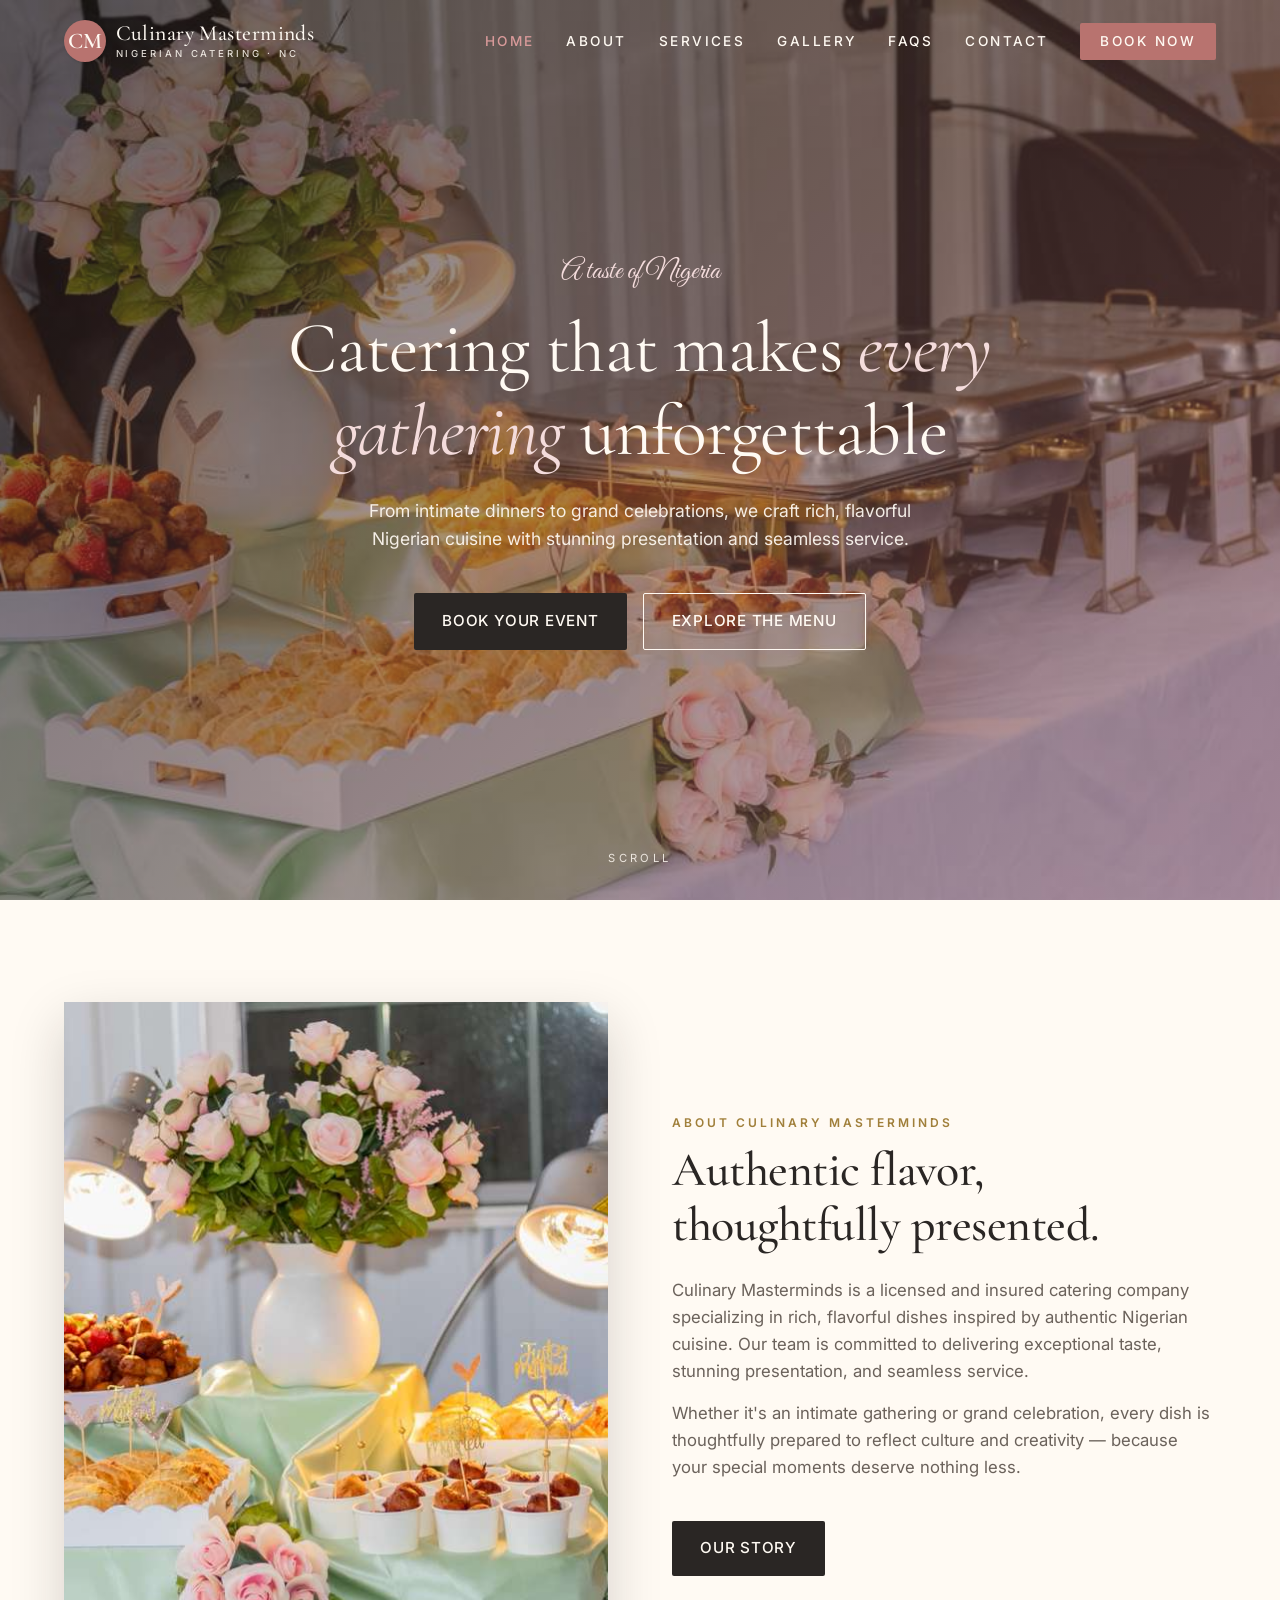
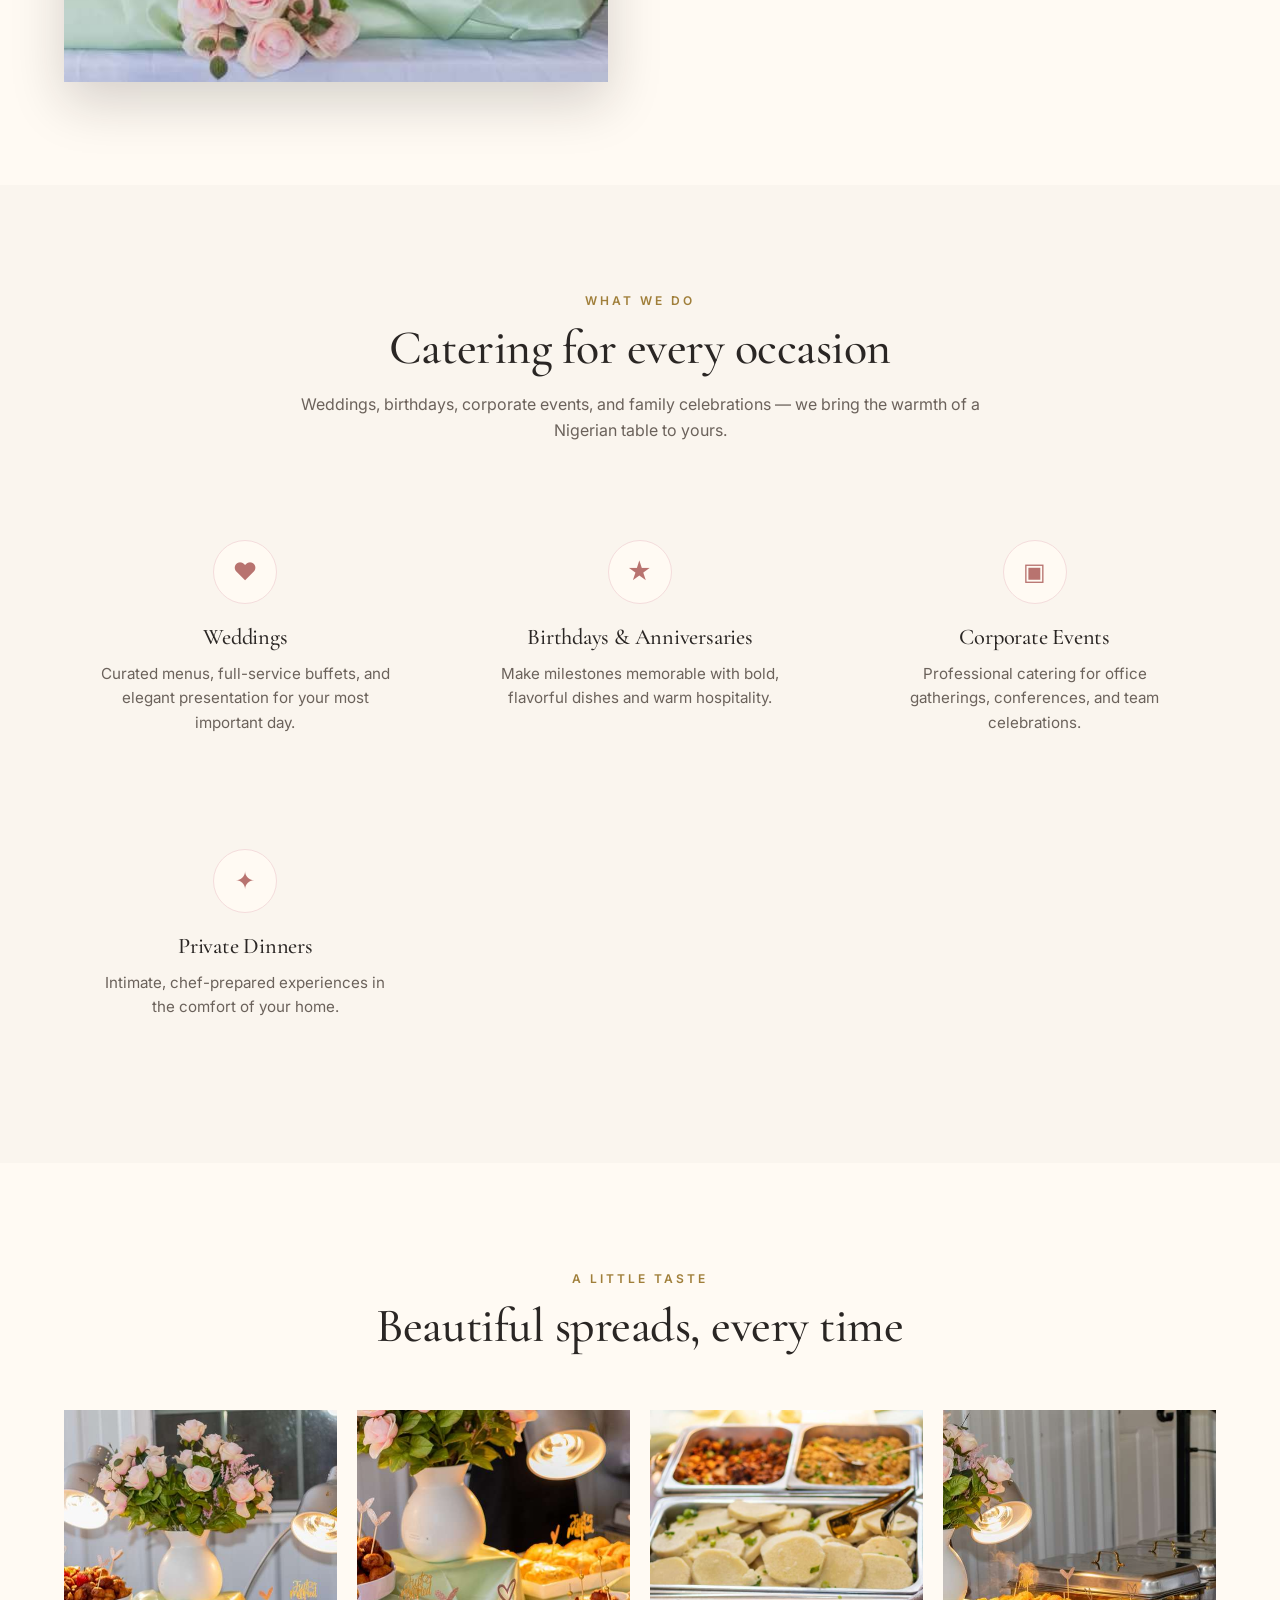
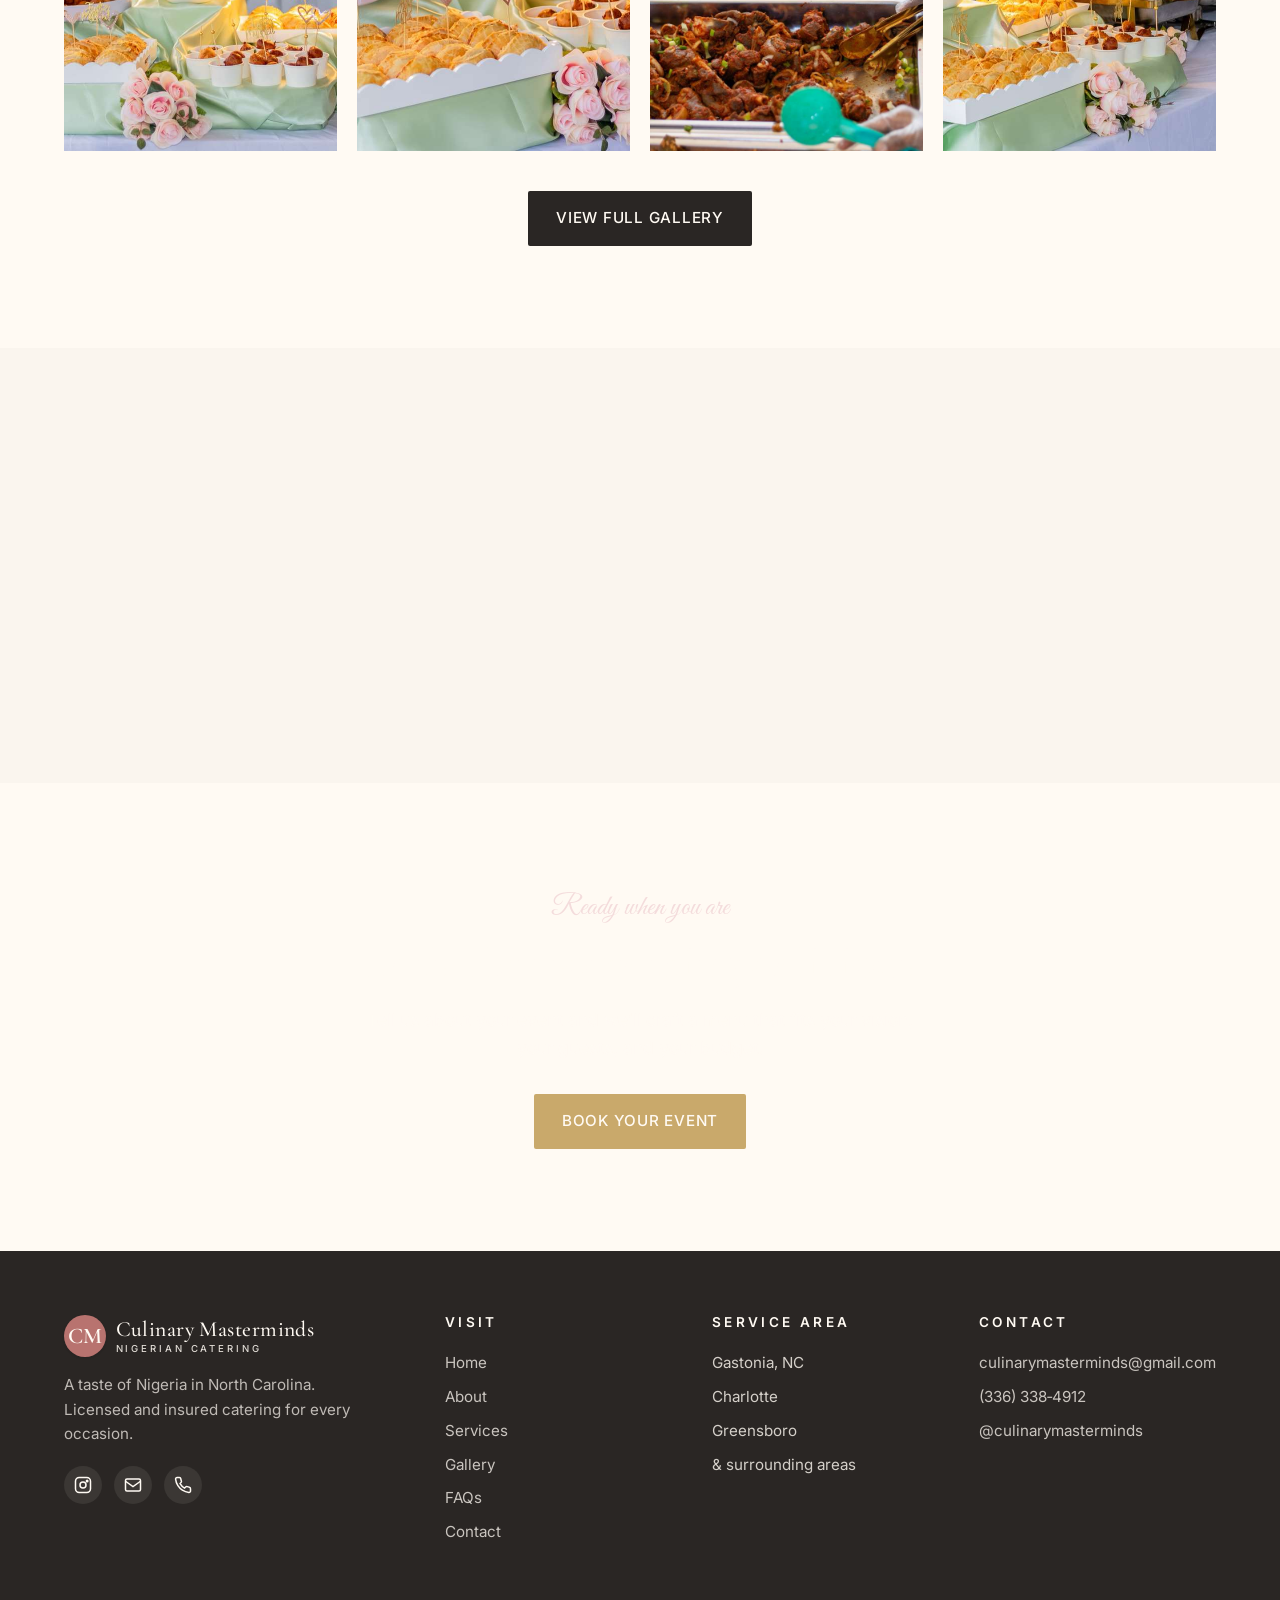
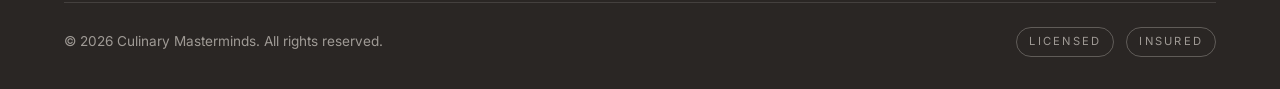
==== commit edd794b6: "About: Head Chef section; new FAQ page; gallery placeholders persist; contact form intro - about.htm" ====
--- a/index.html
+++ b/index.html
@@ -21,6 +21,12 @@
 <link rel="stylesheet" href="/css/styles.css" />
 </head>
 <body>
+
+<!-- Promo banner (hidden until admin toggles it on) -->
+<div id="promoBanner" class="promo-banner" role="region" aria-label="Promotional banner">
+  <span class="promo-text"></span>
+  <a class="promo-cta" href="#" style="display:none"></a>
+</div>
 
 <!-- Header -->
 <header class="site-header" id="siteHeader">
@@ -35,6 +41,7 @@
       <li><a href="/about.html">About</a></li>
       <li><a href="/services.html">Services</a></li>
       <li><a href="/gallery.html">Gallery</a></li>
+      <li><a href="/faq.html">FAQs</a></li>
       <li><a href="/contact.html">Contact</a></li>
       <li><a href="/contact.html#book" class="nav-cta">Book Now</a></li>
     </ul>
@@ -114,7 +121,7 @@
       <span class="section-label">A little taste</span>
       <h2>Beautiful spreads, every time</h2>
     </div>
-    <div class="gallery-grid">
+    <div class="gallery-grid" data-cm-gallery data-cm-gallery-limit="4">
       <a class="gallery-item reveal" data-img="/images/pic1.jpeg"><img src="/images/pic1.jpeg" alt="Catered dessert table with floral centerpiece" /></a>
       <a class="gallery-item reveal" data-img="/images/pic2.jpeg"><img src="/images/pic2.jpeg" alt="Elegant Nigerian appetizer display" /></a>
       <a class="gallery-item reveal" data-img="/images/pic3.jpeg"><img src="/images/pic3.jpeg" alt="Buffet of jollof rice, peppered meat and pounded yam" /></a>
@@ -176,6 +183,7 @@
           <li><a href="/about.html">About</a></li>
           <li><a href="/services.html">Services</a></li>
           <li><a href="/gallery.html">Gallery</a></li>
+          <li><a href="/faq.html">FAQs</a></li>
           <li><a href="/contact.html">Contact</a></li>
         </ul>
       </div>
--- a/css/styles.css
+++ b/css/styles.css
@@ -109,6 +109,42 @@
   color: var(--ivory);
 }
 .btn-gold:hover { background: var(--gold-deep); color: var(--ivory); }
+
+/* ───── Promo banner (hidden by default; content-loader toggles) ───── */
+.promo-banner {
+  display: none;
+  position: fixed;
+  top: 0; left: 0; right: 0;
+  z-index: 101;
+  background: var(--rose-deep);
+  color: var(--ivory);
+  text-align: center;
+  padding: 0.6rem 1rem;
+  font-size: 0.9rem;
+  letter-spacing: 0.02em;
+  box-shadow: 0 1px 4px rgba(0,0,0,0.08);
+}
+.promo-banner .promo-text { margin-right: 0.5rem; }
+.promo-banner .promo-cta {
+  color: var(--ivory);
+  text-decoration: underline;
+  font-weight: 600;
+  margin-left: 0.5rem;
+  white-space: nowrap;
+}
+.promo-banner .promo-cta:hover { opacity: 0.85; }
+
+/* When banner is visible, push header + page content down */
+body.has-promo .site-header { top: 42px; }
+body.has-promo .hero { padding-top: 42px; }
+body.has-promo .page-hero { padding-top: calc(8rem + 42px); }
+
+@media (max-width: 640px) {
+  .promo-banner { padding: 0.5rem 0.75rem; font-size: 0.8rem; }
+  body.has-promo .site-header { top: 60px; }
+  body.has-promo .hero { padding-top: 60px; }
+  body.has-promo .page-hero { padding-top: calc(8rem + 60px); }
+}
 
 /* ───── Header / Nav ───── */
 .site-header {
